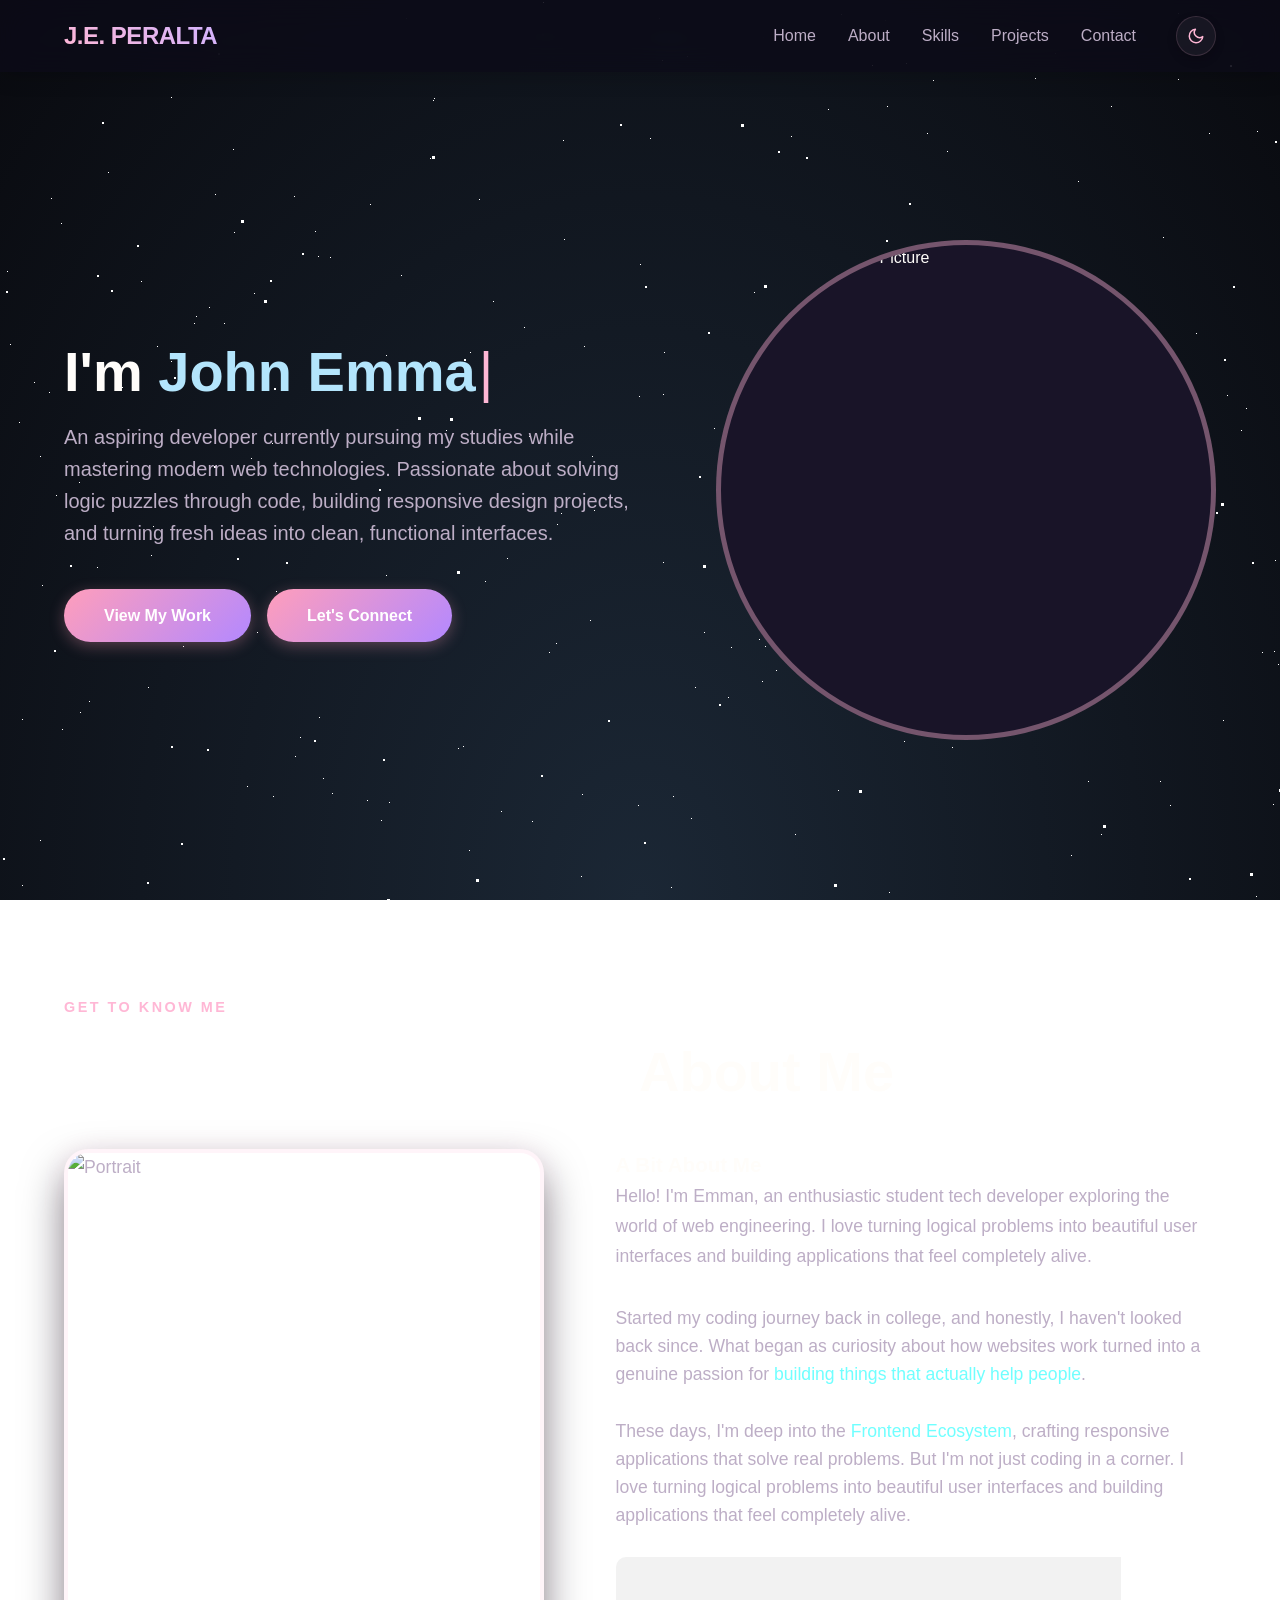
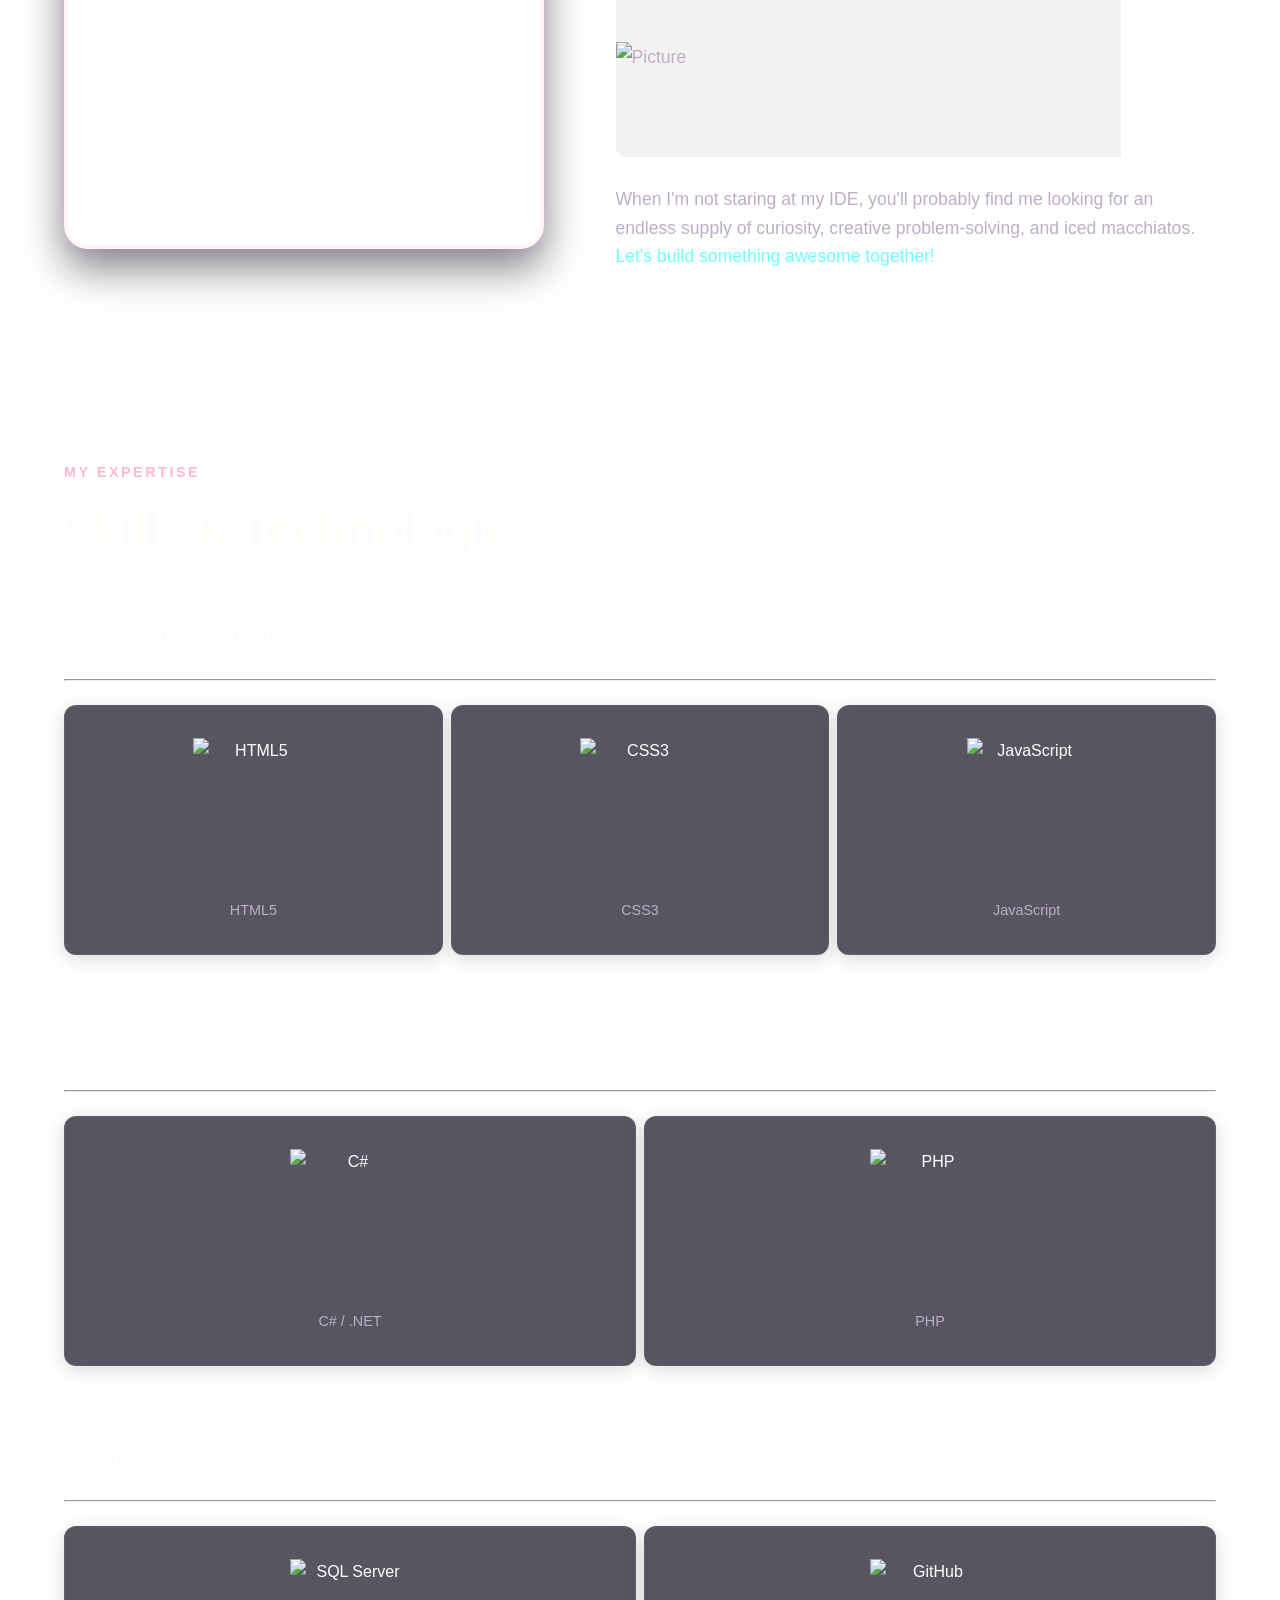
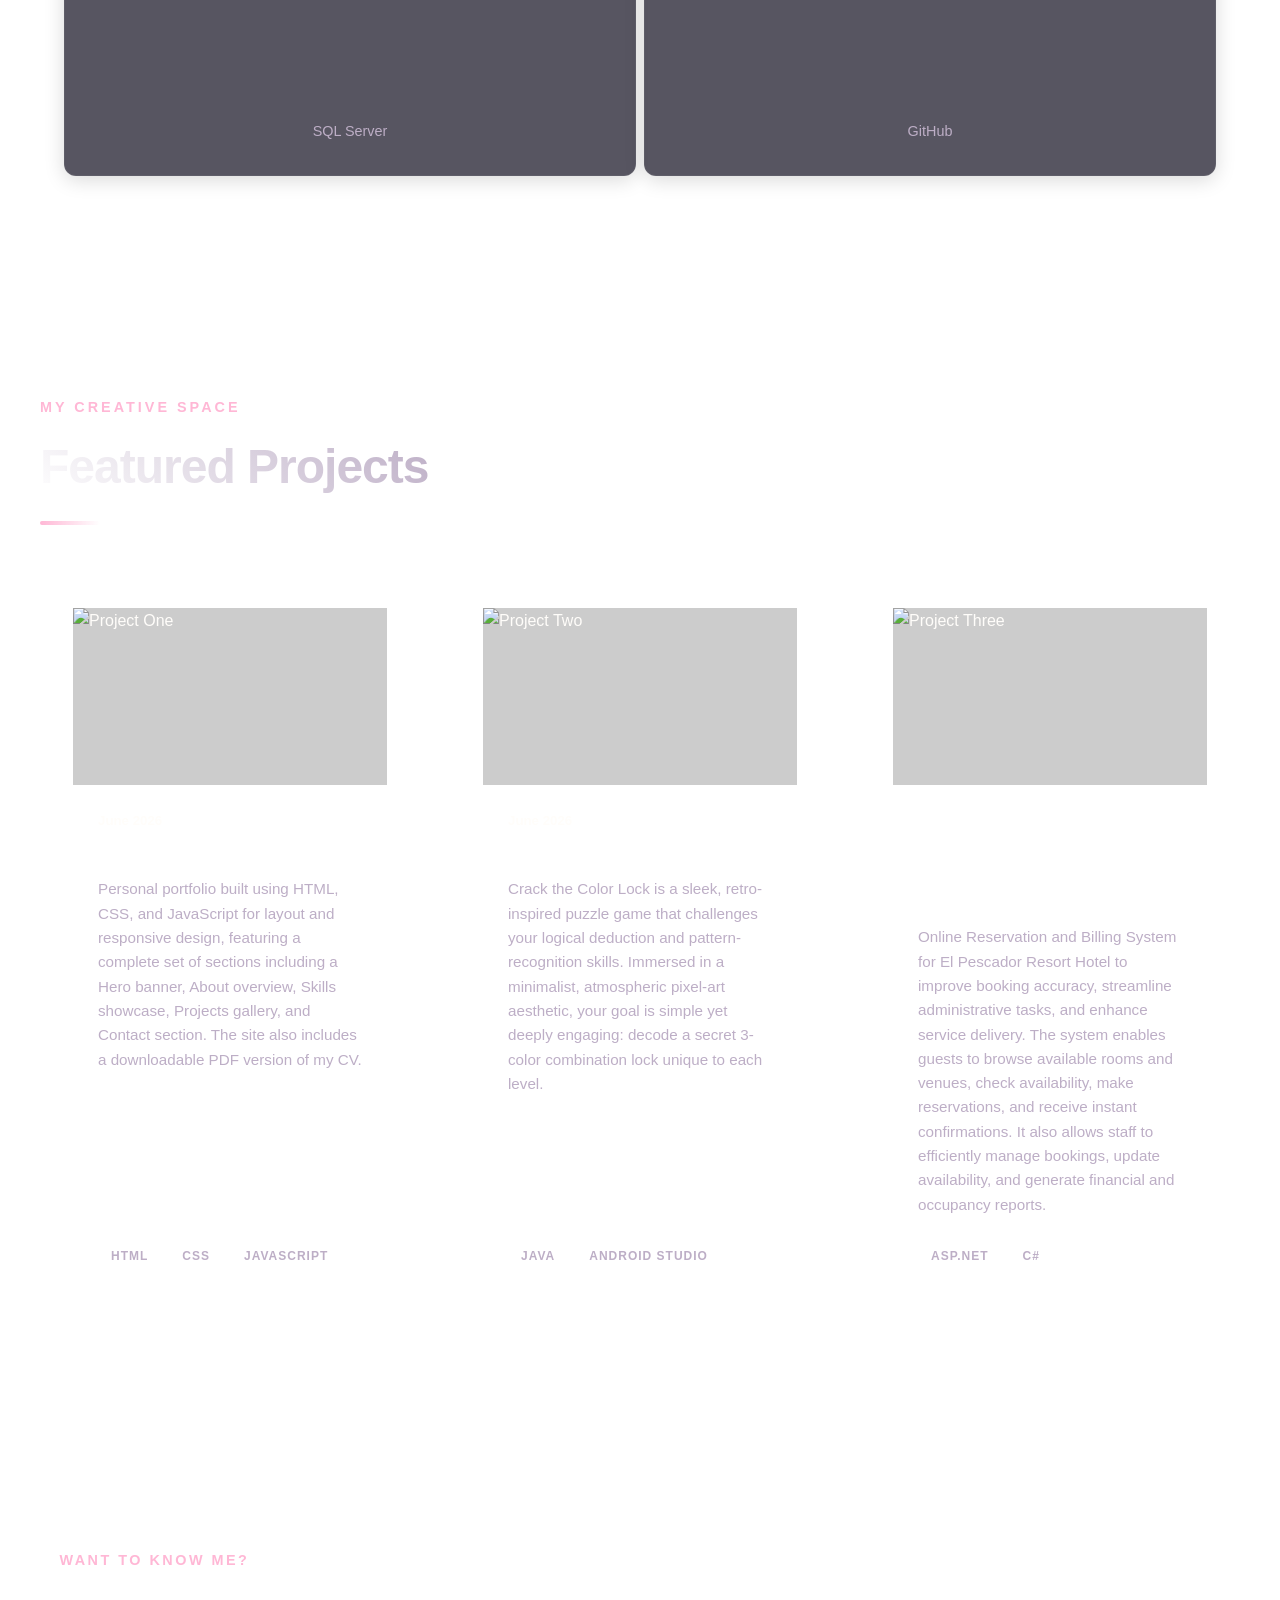
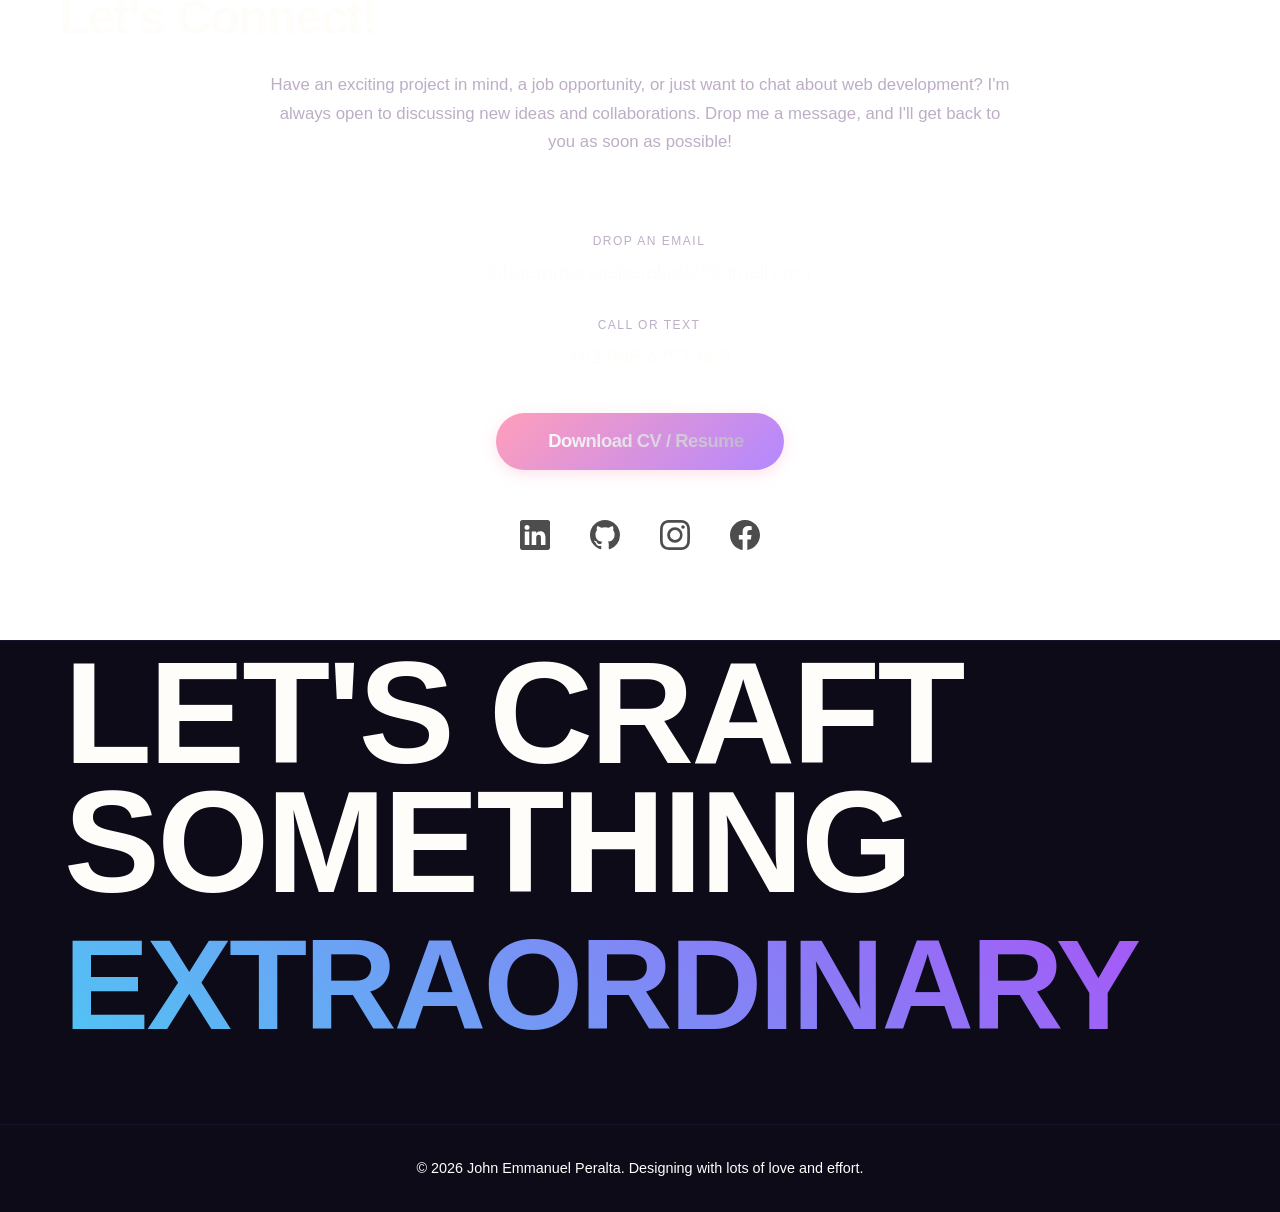
==== index.html @ 0a77a6ed "Add files via upload" ====
<!DOCTYPE html>
<html lang="en">
<head>
    <meta charset="UTF-8">
    <meta name="viewport" content="width=device-width, initial-scale=1.0">
    <title>WEB PORFOLIO || EMMANUEL</title>
    <link rel="stylesheet" href="style.css">
    <link rel="stylesheet" href="background.css">
</head>
<body>
        <div class="container">
            <div id="stars"></div>
            <div id="stars2"></div>
            <div id="stars3"></div>
            <div></div>
        </div>

    <nav class="navbar">
    <input type="checkbox" id="checkbox">
    
    <div class="logo">J.E. PERALTA</div>
    
    <div class="nav-right">
        <label for="checkbox" class="toggle">
            <div class="bars" id="bar1"></div>
            <div class="bars" id="bar2"></div>
            <div class="bars" id="bar3"></div>
        </label>

        <ul class="nav-links">
            <li><a href="#home">Home</a></li>
            <li><a href="#about">About</a></li>
            <li><a href="#skills">Skills</a></li> 
            <li><a href="#projects">Projects</a></li>
            <li><a href="#contact">Contact</a></li>
        </ul>
        
        <button class="theme-toggle" aria-label="Toggle Dark Mode">
            <svg xmlns="http://www.w3.org/2000/svg" width="18" height="18" viewBox="0 0 24 24" fill="none" stroke="currentColor" stroke-width="2" stroke-linecap="round" stroke-linejoin="round"><path d="M21 12.79A9 9 0 1 1 11.21 3 7 7 0 0 0 21 12.79z"></path></svg>
        </button>
    </div>
</nav>
    <header id="home" class="hero-container">
        <div class="hero-content">
            <div class="hero-text">
               <h1>I'm <span id="typed-text" class="highlight glow-text"></span><span class="cursor">|</span></h1>
                <p class="subtitle animate-fade-in-delayed">
                    An aspiring developer currently pursuing my studies while mastering modern web technologies. 
                    Passionate about solving logic puzzles through code, building responsive design projects, 
                    and turning fresh ideas into clean, functional interfaces.</p>
                <div class="hero-buttons animate-fade-in-delayed">
                    <div class="hero-buttons">
                    <a href="#projects" class="button btn-filled">View My Work</a>
                    <a href="#contact" class="button btn-outline">Let's Connect</a>
                </div>
            </div>
    </div>
            <div class="hero-image animate-pop-in">
                <div class="image-cropper float-and-glow">
                    <img src="Assets/Polish_20240304_133838093~2.jp" alt="[Your Name] Profile Picture" class="profile-pic">
                </div>
            </div>
        </div>
    </header>

<section id="about" class="section">
    <div class="about-content">
        
        <div class="about-header-wrapper">
            <span class="overline-tag">GET TO KNOW ME</span>
            <h2 class ="about-me">
                About Me
            </h2>
        </div>

        <div class="about-container">
            
            <div class="about-left animate-pop-in">
                <div class="portrait-frame">
                    <img src="Assets/received_1088859598990206.jp" alt="Portrait" class="about-pic">
                </div>
            </div>
            
            <div class="about-right animate-fade-in-delayed">
                <div class="about-story">
                    <h3 class="content-subtitle">A Bit About Me</h3>
                    <p class="subtitle">
                        Hello! I'm Emman, an enthusiastic student tech developer exploring the world of web engineering. 
                        I love turning logical problems into beautiful user interfaces and building applications that feel completely alive.
                    </p>
                </div>

                <div class="about-content">
                    <p>
                        Started my coding journey back in college, and honestly, I haven't looked back since. 
                        What began as curiosity about how websites work turned into a genuine passion for <span class="highlight-link">
                        building things that actually help people</span>.
                    </p>
                    <br>
               <p>
                    These days, I'm deep into the <span class="highlight-link">Frontend Ecosystem</span>, 
                    crafting responsive applications that solve real problems. But I'm not just coding in a corner. 
                    I love turning logical problems into beautiful user interfaces and building applications that feel completely alive.
            </p>
                <br>
             <!-- From Uiverse.io by gharsh11032000 --> 
                <div class="card">
                    <img src="Assets/received_3650086401880896.jp" alt="Picture" class="facts">
                        <div class="card__content">
                            <p class="card__title">FUN FACTS ABOUT ME</p>
                            <p class="card__description">
                            <ul class="list-facts">
                                <li>I like designing and doing digital artworks</li>
                                <li>Loves reading books</li>
                                <li>Currently learning more about in php and backend stuffs</li>
                                <li>I enjoy coding and making websites</li>
                            </ul>
                            </p>
                        </div>
                    </div>
        <br>
                     <p>
                          When I'm not staring at my IDE, you'll probably find me looking for an endless supply of curiosity, 
                          creative problem-solving, and iced macchiatos. <span class="highlight-link">Let's build something awesome together!
                          </span>
                        </p>
                </div>
            </div>
            
        </div>
    </div>
</section>
<!-- ========================================= -->
<!--        STANDALONE SKILLS CARD GRID        -->
<!-- ========================================= -->
<section id="skills" class="section">
    <div class="skills-content">
        <span class="overline-tag">MY EXPERTISE</span>
        <h2 class="section-title">Skills & Technologies</h2>
        
        <!-- FRONTEND CATEGORY -->
        <h3 class="category-divider">Frontend Development</h3>
        <hr class="line">
        <div class="skills-grid">
            <div class="skill-item-card html">
                <img src="Assets/html.png" alt="HTML5" class="skill-image">
                <span class="skill-title">HTML5</span>
            </div>

            <div class="skill-item-card css">
                <img src="Assets/css-3.png" alt="CSS3" class="skill-image">
                <span class="skill-title">CSS3</span>
            </div>

            <div class="skill-item-card javascript">
                <img src="Assets/js.png" alt="JavaScript" class="skill-image">
                <span class="skill-title">JavaScript</span>
            </div>
        </div>

        <!-- BACKEND CATEGORY -->
        <h3 class="category-divider">Backend & .NET Development</h3>
        <hr class="line">
        <div class="skills-grid">
            <div class="skill-item-card csharp">
                <img src="Assets/c-sharp.png" alt="C#" class="skill-image">
                <span class="skill-title">C# / .NET</span>
            </div>

            <div class="skill-item-card php">
                <img src="Assets/php.png" alt="PHP" class="skill-image">
                <span class="skill-title">PHP</span>
            </div>
        </div>

        <!-- DATABASE CATEGORY -->
        <h3 class="category-divider">Database & Tools</h3>
        <hr class="line">
        <div class="skills-grid">
            <div class="skill-item-card sql">
                <img src="Assets/Microsoft_SQL_Server_2025_icon.svg.png" alt="SQL Server" class="skill-image">
                <span class="skill-title">SQL Server</span>
            </div>

            <div class="skill-item-card github">
                <img src="Assets/github_git.png" alt="GitHub" class="skill-image">
                <span class="skill-title">GitHub</span>
            </div>
        </div>
    </div>
</section>

    <section id="projects" class="projects-section">
  <div class="projects-container">
    
    <div class="projects-header">
      <span class="projects-subtitle">My Creative Space</span>
      <h2 class="projects-main-title">Featured Projects</h2>
      <div class="title-divider"></div>
    </div>

    <div class="projects-grid">
      
      <div class="project-card">
        <div class="project-thumbnail">
          <img src="Assets/Screenshot 2026-06-12 151011.png" alt="Project One">
          <div class="project-overlay">
            <a href="file:///C:/Users/admin/Documents/PED'S%20FILE/SCHOOL%20PURPOSES/Web%20Portfolio/index.html">
            <span class="view-project-btn">View Details</span>
            </a>
          </div>
        </div>
        <div class="project-content">
          <h5>June 2026</h5>
          <h3 class="project-title">Interactive Portfolio</h3>
          <p class="project-description">
              Personal portfolio built using HTML, CSS, and JavaScript for
              layout and responsive design, featuring a complete set of sections
              including a Hero banner, About overview, Skills showcase, Projects
              gallery, and Contact section. The site also includes a downloadable
              PDF version of my CV.
          </p>
          <div class="project-tags">
            <span class="tag">HTML</span>
            <span class="tag">CSS</span>
            <span class="tag">JAVASCRIPT</span>
          </div>
          <a href="#" class="project-link">
            Github 
            <svg xmlns="http://www.w3.org/2000/svg" width="16" height="16" viewBox="0 0 24 24" fill="none" stroke="currentColor" stroke-width="2.5" stroke-linecap="round" stroke-linejoin="round"><line x1="5" y1="12" x2="19" y2="12"></line><polyline points="12 5 19 12 12 19"></polyline></svg>
          </a>
        </div>
      </div>

      <div class="project-card">
        <div class="project-thumbnail">
          <img src="Assets/Screenshot_20260605-071628.png" alt="Project Two">
          <div class="project-overlay">
            <span class="view-project-btn">View Details</span>
          </div>
        </div>
        <div class="project-content"><h5>June 2026</h5>
          <h3 class="project-title">Crack The ColorLock</h3>
          <p class="project-description">
            Crack the Color Lock is a sleek, retro-inspired puzzle game that challenges your 
            logical deduction and pattern-recognition skills. Immersed in a minimalist, atmospheric 
            pixel-art aesthetic, your goal is simple yet deeply engaging: decode a secret 3-color 
            combination lock unique to each level.
          </p>
          <div class="project-tags">
            <span class="tag">Java</span>
            <span class="tag">Android Studio</span>
          </div>
          <a href="#" class="project-link">
            Github 
            <svg xmlns="http://www.w3.org/2000/svg" width="16" height="16" viewBox="0 0 24 24" fill="none" stroke="currentColor" stroke-width="2.5" stroke-linecap="round" stroke-linejoin="round"><line x1="5" y1="12" x2="19" y2="12"></line><polyline points="12 5 19 12 12 19"></polyline></svg>
          </a>
        </div>
      </div>

      <div class="project-card">
        <div class="project-thumbnail">
          <img src="Assets/Screenshot (17).png" alt="Project Three">
          <div class="project-overlay">
            <a href="http://elpescador2026.tryasp.net/HomeIndex">
            <span class="view-project-btn">View Details</span>
            </a>
          </div>
        </div>
        <div class="project-content">
          <h3 class="project-title">Online Reservation and Billing System for 
            El Pescador Resort Hotel</h3>
          <p class="project-description">
           Online Reservation and Billing System for El Pescador Resort Hotel to improve booking accuracy, 
           streamline administrative tasks, and enhance service delivery. The system enables guests to 
           browse available rooms and venues, check availability, make reservations, and receive instant 
           confirmations. It also allows staff to efficiently manage bookings, update availability, and 
           generate financial and occupancy reports.
          </p>
          <div class="project-tags">
            <span class="tag">ASP.NET</span>
            <span class="tag">C#</span>
          </div>
          <a href="#" class="project-link">
            Github 
            <svg xmlns="http://www.w3.org/2000/svg" width="16" height="16" viewBox="0 0 24 24" fill="none" stroke="currentColor" stroke-width="2.5" stroke-linecap="round" stroke-linejoin="round"><line x1="5" y1="12" x2="19" y2="12"></line><polyline points="12 5 19 12 12 19"></polyline></svg>
          </a>
        </div>
      </div>

    </div>
  </div>
</section>

<section id="contact" class="contact-section">
         <div class="contact-content">
        <span class="overline-tag">WANT TO KNOW ME?</span>
        <h2 class="section-title">Let's Connect!</h2>
        
        <div class="contact-container">
        <p class="contact-text">
            Have an exciting project in mind, a job opportunity, or just want to chat about 
            web development? I'm always open to discussing new ideas and collaborations. 
            Drop me a message, and I'll get back to you as soon as possible!
        </p>
    
        <div class="direct-channels-plaintext-stack">
            <div class="plaintext-contact-line">
                <i class="fas fa-envelope info-text-icon email-color"></i>
                <div class="plaintext-details">
                    <label>Drop an Email</label>
                    <a href="mailto:johnemmanuelperalta02@gmail.com" class="plaintext-link" target="_blank">
                        johnemmanuelperalta02@gmail.com
                    </a>
                </div>
            </div>

            <div class="plaintext-contact-line">
                <i class="fas fa-phone-alt info-text-icon phone-color"></i>
                <div class="plaintext-details">
                    <label>Call or Text</label>
                    <a href="tel:+639854757968" class="plaintext-link">
                        +63 985-4757-968
                    </a>
                </div>
            </div>
        </div>
            <a href="Assets/IT Manager CV Resume.pdf" download="John_Emmanuel_Peralta_CV.pdf" class="cv-download-card">
                <div class="cv-content">
                    <i class="fas fa-file-download cv-icon"></i>
                    <span class="cv-button-text">Download CV / Resume</span>
            </div>
            <i class="fas fa-arrow-right arrow-icon"></i>
    </a>
        <ul class="example-2">
            <li class="icon-content">
                <a href="https://www.linkedin.com/in/john-emmanuel-peralta-647b23386/" aria-label="LinkedIn" data-social="linkedin">
                    <div class="filled"></div>
                    <svg xmlns="http://www.w3.org/2000/svg" width="16" height="16" fill="currentColor" class="bi bi-linkedin" viewBox="0 0 16 16" xml:space="preserve">
                        <path d="M0 1.146C0 .513.526 0 1.175 0h13.65C15.474 0 16 .513 16 1.146v13.708c0 .633-.526 1.146-1.175 1.146H1.175C.526 16 0 15.487 0 14.854zm4.943 12.248V6.169H2.542v7.225zm-1.2-8.212c.837 0 1.358-.554 1.358-1.248-.015-.709-.52-1.248-1.342-1.248S2.4 3.226 2.4 3.934c0 .694.521 1.248 1.327 1.248zm4.908 8.212V9.359c0-.216.016-.432.08-.586.173-.431.568-.878 1.232-.878.869 0 1.216.662 1.216 1.634v3.865h2.401V9.25c0-2.22-1.184-3.252-2.764-3.252-1.274 0-1.845.7-2.165 1.193v.025h-.016l.016-.025V6.169h-2.4c.03.678 0 7.225 0 7.225z" fill="currentColor"></path>
                    </svg>
                </a>
                <div class="tooltip">LinkedIn</div>
            </li>
            <li class="icon-content">
                <a href="https://github.com/johnemmanuelperalta02-pixel" aria-label="GitHub" data-social="github">
                    <div class="filled"></div>
                    <svg xmlns="http://www.w3.org/2000/svg" width="16" height="16" fill="currentColor" class="bi bi-github" viewBox="0 0 16 16" xml:space="preserve">
                        <path d="M8 0C3.58 0 0 3.58 0 8c0 3.54 2.29 6.53 5.47 7.59.4.07.55-.17.55-.38 0-.19-.01-.82-.01-1.49-2.01.37-2.53-.49-2.69-.94-.09-.23-.48-.94-.82-1.13-.28-.15-.68-.52-.01-.53.63-.01 1.08.58 1.23.82.72 1.21 1.87.87 2.33.66.07-.52.28-.87.51-1.07-1.78-.2-3.64-.89-3.64-3.95 0-.87.31-1.59.82-2.15-.08-.2-.36-1.02.08-2.12 0 0 .67-.21 2.2.82.64-.18 1.32-.27 2-.27s1.36.09 2 .27c1.53-1.04 2.2-.82 2.2-.82.44 1.1.16 1.92.08 2.12.51.56.82 1.27.82 2.15 0 3.07-1.87 3.75-3.65 3.95.29.25.54.73.54 1.48 0 1.07-.01 1.93-.01 2.2 0 .21.15.46.55.38A8.01 8.01 0 0 0 16 8c0-4.42-3.58-8-8-8" fill="currentColor"></path>
                    </svg>
                </a>
                <div class="tooltip">GitHub</div>
            </li>
            <li class="icon-content">
                <a href="https://www.instagram.com/kouichiiiih_/" aria-label="Instagram" data-social="instagram">
                    <div class="filled"></div>
                    <svg xmlns="http://www.w3.org/2000/svg" width="16" height="16" fill="currentColor" class="bi bi-instagram" viewBox="0 0 16 16" xml:space="preserve">
                        <path d="M8 0C5.829 0 5.556.01 4.703.048 3.85.088 3.269.222 2.76.42a3.9 3.9 0 0 0-1.417.923A3.9 3.9 0 0 0 .42 2.76C.222 3.268.087 3.85.048 4.7.01 5.555 0 5.827 0 8.001c0 2.172.01 2.444.048 3.297.04.852.174 1.433.372 1.942.205.526.478.972.923 1.417.444.445.89.719 1.416.923.51.198 1.09.333 1.942.372C5.555 15.99 5.827 16 8 16s2.444-.01 3.298-.048c.851-.04 1.434-.174 1.943-.372a3.9 3.9 0 0 0 1.416-.923c.445-.445.718-.891.923-1.417.197-.509.332-1.09.372-1.942C15.99 10.445 16 10.173 16 8s-.01-2.445-.048-3.299c-.04-.851-.175-1.433-.372-1.941a3.9 3.9 0 0 0-.923-1.417A3.9 3.9 0 0 0 13.24.42c-.51-.198-1.092-.333-1.943-.372C10.443.01 10.172 0 7.998 0zm-.717 1.442h.718c2.136 0 2.389.007 3.232.046.78.035 1.204.166 1.486.275.373.145.64.319.92.599s.453.546.598.92c.11.281.24.705.275 1.485.039.843.047 1.096.047 3.231s-.008 2.389-.047 3.232c-.035.78-.166 1.203-.275 1.485a2.5 2.5 0 0 1-.599.919c-.28.28-.546.453-.92.598-.28.11-.704.24-1.485.276-.843.038-1.096.047-3.232.047s-2.39-.009-3.233-.047c-.78-.036-1.203-.166-1.485-.276a2.5 2.5 0 0 1-.92-.598 2.5 2.5 0 0 1-.6-.92c-.109-.281-.24-.705-.275-1.485-.038-.843-.046-1.096-.046-3.233s.008-2.388.046-3.231c.036-.78.166-1.204.276-1.486.145-.373.319-.64.599-.92s.546-.453.92-.598c.282-.11.705-.24 1.485-.276.738-.034 1.024-.044 2.515-.045zm4.988 1.328a.96.96 0 1 0 0 1.92.96.96 0 0 0 0-1.92m-4.27 1.122a4.109 4.109 0 1 0 0 8.217 4.109 4.109 0 0 0 0-8.217m0 1.441a2.667 2.667 0 1 1 0 5.334 2.667 2.667 0 0 1 0-5.334" fill="currentColor"></path>
                    </svg>
                </a>
                <div class="tooltip">Instagram</div>
            </li>
            <li class="icon-content">
                <a href="https://www.facebook.com/johnemmanuel.peralta.92" aria-label="Facebook" data-social="facebook">
                    <div class="filled"></div>
                    <svg xmlns="http://www.w3.org/2000/svg" width="16" height="16" fill="currentColor" class="bi bi-facebook" viewBox="0 0 16 16">
                        <path d="M16 8.049c0-4.446-3.582-8.05-8-8.05C3.58 0-.002 3.603-.002 8.05c0 4.017 2.926 7.347 6.75 7.951v-5.625h-2.03V8.05H6.75V6.275c0-2.017 1.195-3.131 3.022-3.131.876 0 1.791.157 1.791.157v1.98h-1.009c-.993 0-1.303.621-1.303 1.258v1.51h2.218l-.354 2.326H9.25V16c3.824-.604 6.75-3.934 6.75-7.951"/>
                    </svg>
                </a>
                <div class="tooltip">Facebook</div>
            </li>
        </ul>
    </div>
</div>
</section>

<footer class="cosmic-footer-glass">
    <div class="footer-content">
        <div class="footer-large-text">
            <h2 class="footer-headline">LET'S CRAFT</h2>
            <h2 class="footer-headline">SOMETHING</h2>
            
            <div class="footer-headline gradient-text-container">
                <div id="flip">
                    <div><div>EXTRAORDINARY</div></div>
                    <div><div>AMAZING</div></div>
                    <div><div>TOGETHER</div></div>
                    <div><div>CREATIVE</div></div> </div>
                </div>
            </div>
        </div>

        <div class="footer-bottom">
            <p>&copy; 2026 John Emmanuel Peralta. Designing with lots of love and effort.</p>
        </div>
    </div>
</footer>

    <script src="script.js"></script>
</body>
</html>
---- style.css ----
/* ==========================================================================
   Color Palette & Basic Variables - LOVER ALBUM DREAMY DARK MODE
   ========================================================================== */
:root {
    /* Lover Album - Deep Twilight Night (Dark Mode Defaults) */
    --bg-space-fallback: #0d0b18; 
    --text-main: #fffdfa;
    --text-muted: #bdaec6;
    --lover-pink: #ffb7d5;
    --lover-blue: #b3e5fc;
    --accent-purple: #d1b3ff;
    --card-bg: rgba(25, 20, 40, 0.45);
    --border-color: rgba(255, 183, 213, 0.15);
    --navbar-bg: rgba(13, 11, 24, 0.75);
}

/* Basic Reset & Layout Defaults */
* {
    margin: 0;
    padding: 0;
    box-sizing: border-box;
}

html{
    scroll-behavior: smooth;
}

body {
    font-family: 'Inter', 'Segoe UI', Tahoma, sans-serif;
    line-height: 1.6;
    color: var(--text-main); /* Uses warm soft white */
    /* background-color: var(--bg-dark); Fallback */
   /*  background-image: var(--bg-gradient); /* Sets the dreamy background */
    overflow-x: hidden; /* Prevents unwanted scrolling during animations */
    min-height: 100vh;
    scroll-behavior: smooth;
    background: transparent !important;
}
body, .navbar, .image-cropper, 
.project-card, .skill-badge, 
h1, h2, p, a {
    transition: background-color 0.5s ease, 
                background-image 0.5s ease, 
                color 0.5s ease, 
                border-color 0.5s ease, 
                box-shadow 0.5s ease;
}
/* ==========================================================================
   Navigation Bar
   ========================================================================== */
.navbar {
    display: flex;
    justify-content: space-between;
    align-items: center;
    padding: 1rem 5%;
    position: fixed;
    width: 100%;
    top: 0;
    box-shadow: 0 4px 20px rgba(0, 0, 0, 0.2);
    z-index: 1000;
    background: var(--navbar-bg) !important;
    backdrop-filter: blur(15px);
    -webkit-backdrop-filter: blur(10px);
}

.logo {
    font-size: 1.5rem;
    font-weight: bold;
    background: linear-gradient(45deg, var(--lover-pink), var(--accent-purple));
    -webkit-background-clip: text;
    background-clip: text;
    -webkit-text-fill-color: transparent;
    letter-spacing: -0.5px;
}

body.light-mode .logo {
    background: linear-gradient(45deg, #1e1530, #6b3fa0) !important;
    -webkit-background-clip: text !important;
    background-clip: text !important;
    -webkit-text-fill-color: transparent !important;
    text-shadow: 2px 2px 8px rgba(255, 183, 213, 0.4);
}

.nav-right {
    display: flex;
    align-items: center;
    gap: 2.5rem;
}

.nav-links {
    list-style: none;
    display: flex;
    gap: 2rem;
}

.nav-links a {
    text-decoration: none;
    color: var(--text-muted);
    font-weight: 500;
    transition: all 0.3s ease;
}

.nav-links a:hover {
    color: var(--lover-pink);
    text-shadow: 0 0 8px rgba(255, 183, 213, 0.6);
}

/* ==========================================================================
   HAMBURGER INTERACTION SETTINGS (Desktop State: Hidden)
   ========================================================================== */
#checkbox {
  display: none;
}

.toggle {
  display: none; /* Hidden on large monitors */
  position: relative;
  width: 32px; /* scaled slightly for clean navigation spacing */
  height: 32px;
  cursor: pointer;
  flex-direction: column;
  align-items: center;
  justify-content: center;
  gap: 6px;
  transition-duration: .5s;
  z-index: 2100;
}

.bars {
  width: 100%;
  height: 3px;
  background-color: var(--lover-pink, #ffb7d5); /* Fits your dream cosmic theme */
  border-radius: 4px;
}

#bar2 {
  transition-duration: .8s;
}

#bar1, #bar3 {
  width: 70%;
}

/* Uiverse Animated States */
#checkbox:checked + .logo + .nav-right .toggle .bars {
  position: absolute;
  transition-duration: .5s;
}

#checkbox:checked + .logo + .nav-right .toggle #bar2 {
  transform: scaleX(0);
  transition-duration: .5s;
}

#checkbox:checked + .logo + .nav-right .toggle #bar1 {
  width: 100%;
  transform: rotate(45deg);
  transition-duration: .5s;
}

#checkbox:checked + .logo + .nav-right .toggle #bar3 {
  width: 100%;
  transform: rotate(-45deg);
  transition-duration: .5s;
}

#checkbox:checked + .logo + .nav-right .toggle {
  transition-duration: .5s;
  transform: rotate(180deg);
}

/* ==========================================================================
   RESPONSIVE DESIGN: MOBILE AND TABLET DRAWER OVERLAY (968px and below)
   ========================================================================== */
@media (max-width: 968px) {
  .toggle {
    display: flex; /* Displays your custom hamburger lines on smaller devices */
  }

  /* Transforms nav-links list into a hidden mobile side menu drawer */
  .navbar .nav-links {
    position: fixed;
    top: 0;
    right: -100%; /* Hidden off screen right edge by default */
    width: 280px;
    height: 100vh;
    background: rgba(13, 11, 24, 0.95); /* Cosmic backdrop matching --navbar-bg */
    backdrop-filter: blur(20px);
    -webkit-backdrop-filter: blur(20px);
    border-left: 1px solid rgba(255, 183, 213, 0.1);
    
    display: flex;
    flex-direction: column;
    justify-content: center;
    align-items: center;
    gap: 35px;
    padding: 50px;
    margin: 0;
    
    transition: right 0.5s cubic-bezier(0.16, 1, 0.3, 1);
    box-shadow: -10px 0 30px rgba(0, 0, 0, 0.4);
    z-index: 2000;
  }

  /* Pure CSS Checkbox Hack: Slide menu into view when hamburger is checked */
  #checkbox:checked + .logo + .nav-right .nav-links {
    right: 0;
  }

  .navbar .nav-links li {
    width: 100%;
    text-align: center;
  }

  .navbar .nav-links a {
    font-size: 1.25rem;
    display: block;
    padding: 10px 0;
    letter-spacing: 1.5px;
  }
  
  /* Ensure theme toggle remains clickable separate from drawer depth layout */
  .theme-toggle {
    position: relative;
    z-index: 2100;
  }
}

/* =========================================
   THEME TOGGLE BUTTON STYLES
   ========================================= */
.theme-toggle {
    background: rgba(255, 255, 255, 0.05);
    border: 1px solid var(--border-color);
    color: var(--lover-pink);
    width: 40px;
    height: 40px;
    border-radius: 50%;
    display: flex;
    align-items: center;
    justify-content: center;
    cursor: pointer;
    box-shadow: 0 4px 10px rgba(0, 0, 0, 0.2);
    transition: transform 0.6s cubic-bezier(0.34, 1.56, 0.64, 1), 
                color 0.3s ease, 
                border-color 0.3s ease, 
                box-shadow 0.3s ease;
}

.theme-toggle:hover {
    color: var(--lover-pink);
    border-color: var(--lover-pink);
    box-shadow: 0 0 12px rgba(179, 229, 252, 0.4);
}

body.light-mode .theme-toggle {
    transform: rotate(360deg);
    border-color: var(--dark-color);
    color: var(--dark-color);
}

body.light-mode .theme-toggle:hover {
    color: var(--dark-color);
    border-color: var(--dark-color);
}

.theme-toggle svg {
    transition: transform 0.5s ease;
}

.theme-toggle:active svg {
    transform: scale(0.7);
}
/* =========================================
   LOVER LIGHT MODE OVERRIDES
   ========================================= */
/* LOVER ALBUM PASTEL SUNSHINE (Light Mode Theme) */
body.light-mode {
    --text-main: #2b1f3d;                 /* Deep berry purple text */
    --text-muted: #6b5b7b;                /* Soft lavender gray text */
    --lover-pink: #ff94c2;                /* Richer pastel pink */
    --lover-blue: #4fc3f7;                /* Vibrant sky blue */
    --accent-purple: #b388ff;             /* Vivid orchid purple */
    --card-bg: rgba(255, 255, 255, 0.65); /* Beautiful frosted white glass */
    --border-color: rgba(255, 148, 194, 0.3);
    --navbar-bg: rgba(255, 230, 240, 0.85); /* Soft cotton candy tint nav */
}

/* Light mode specific element fine-tuning */
body.light-mode .navbar {
    background: rgba(235, 235, 235, 0.8);
    box-shadow: 0 4px 20px rgba(255, 158, 187, 0.1);
}

body.light-mode .image-cropper {
    background: #e2dede;
    box-shadow: 0 15px 40px rgba(255, 158, 187, 0.2);
}

body.light-mode .project-card,
body.light-mode .skill-badge {
    background: rgba(255, 255, 255, 0.7);
    color: var(--text-main);
}

/* ==========================================================================
   Hero Section Layout & Text Colors
   ========================================================================== */
.hero-container {
/* Update your home/hero container to be transparent */
    min-height: 100vh;
    display: flex;
    align-items: center;
    justify-content: center;
    padding: 80px 5% 0 5%;
    /* Remove the solid white/gray radial gradient */
    background: transparent !important;
    background-image: none !important;
    background-color: transparent !important;
}

.hero-content {
    display: flex;
    align-items: center;
    justify-content: space-between;
    max-width: 1200px;
    width: 100%;
    gap: 4rem;
    background: transparent !important;
}

.hero-text {
    flex: 1;
}

.hero-text h1 {
    font-size: 3.5rem;
    line-height: 1.2;
    margin-bottom: 1rem;
    color: var(--text-main);
}

.highlight {
    color: var(--lover-blue); /* Changes your name highlight to pastel pink */
    position: relative;
}
body.light-mode .highlight{
    color: var(--text-main);
    position: relative;
}

.subtitle {
    font-size: 1.25rem;
    color: var(--text-muted);
    margin-bottom: 2.5rem;
    max-width: 600px;
}
body.light-mode .subtitle{
    color: #000;
}

/* ==========================================================================
   Profile Picture Section (Enlarged Circular Frame & Custom Clouds Aura)
   ========================================================================== */
.hero-image {
    flex: 0.8;
    display: flex;
    justify-content: center;
    align-items: center;
}

.image-cropper {
    width: 500px;  /* Kept your enlarged footprint */
    height: 500px; 
    border-radius: 50%;
    position: relative;
    overflow: hidden;
    background: #191428;
    border: 5px solid rgba(255, 183, 213, 0.4); /* Pink halo frame border */
}

.profile-pic {
    width: 100%;
    height: 100%;
    object-fit: cover;
}
/* Combines Floating and Custom Lover Sky Glow */
.float-and-glow {
    animation: float 6s ease-in-out infinite, shadowGlow 4s ease-in-out infinite alternate;
}

/* ==========================================================================
   Buttons (Pill-shaped Cotton Candy Gradients)
   ========================================================================== */
.hero-buttons {
    display: flex;
    gap: 1rem;
}

.button {
    display: inline-block;
    /* Lover gradient button: Pink to lavender purple transition */
    background: linear-gradient(135deg, #ff9ebb 0%, #b388ff 100%);
    color: #fff;
    padding: 0.85rem 2.5rem;
    text-decoration: none;
    border-radius: 50px; /* Modern pill style buttons */
    font-weight: bold;
    transition: all 0.3s ease;
    box-shadow: 0 4px 15px rgba(255, 158, 187, 0.3);
}

.button:hover {
    transform: translateY(-3px);
    background: linear-gradient(135deg, #ffaec6 0%, #c09dff 100%);
    /* Shifts into a soft sky blue glow on hover */
    box-shadow: 0 6px 20px rgba(179, 229, 252, 0.6);
}

/* ==========================================================================
   General Section Structures (About, Projects, etc.)
   ========================================================================== */
.section { 
    padding: 6rem 5%; 
    width: 100%;
    display: flex;
    justify-content: center;
    align-items: center;
    background: transparent !important;
}

.about-content, .skills-content, .project-grid {
    width: 100%;
    max-width: 1200px; 
    margin: 0 auto;
}
/* Dark mode alternative for your background accents */
.bg-light { 
    background-color: rgba(255, 255, 255, 0.03); 
    border: 1px solid var(--border-color);
    border-radius: 12px; 
}

.about-me { 
    font-size: 3.5rem; 
    margin-bottom: 2rem; 
    display: flex;
    padding-left: 575px;
    color: var(--text-main);
}

h2 {
    font-size: 3.5rem; 
    margin-bottom: 2rem; 
    text-align: left;
    color: var(--text-main);
}

.project-grid { 
    display: grid; 
    grid-template-columns: repeat(auto-fit, minmax(300px, 1fr)); 
    gap: 2rem; 
}

.project-card { 
    background: rgba(25, 20, 40, 0.4); 
    padding: 2rem; 
    border-radius: 8px; 
    border: 1px solid var(--border-color);
}

.project-card:hover {
    border-color: var(--lover-blue);
    transform: translateY(-5px);
}

body.light-mode .about-story h2 {
    background: linear-gradient(45deg, var(--text-main), #58447a);
    -webkit-background-clip: text;
    background-clip: text;
}

body.light-mode .fact-card {
    background: rgba(255, 255, 255, 0.55);
    border-color: rgba(255, 158, 187, 0.2);
}

body.light-mode .fact-card:hover {
    background: rgba(255, 255, 255, 0.85);
    border-color: var(--lover-pink);
    box-shadow: 0 12px 24px rgba(255, 158, 187, 0.15);
}

/* ==========================================================================
   INDIVIDUAL SKILLS CARD ACCORDING TO SCREENSHOT
   ========================================================================== */

#skills {
    padding: 6rem 5%;
}

.category-divider {
    font-size: 1.5rem;
    color: var(--text-main);
    margin: 3rem 0 1.5rem 0;
    font-weight: 700;
    text-align: left;
}

.skills-grid {
    display: flex;
    flex-wrap: wrap;
    gap: 0.5rem; /* Expanded separation to cater safely for diamond transitions */
    padding: 1.5rem 0;
    /* Removed justify-content: center so items can naturally stretch from left to right */
}

/* Individual Standalone Skill Card Component */
.skill-item-card {
    background: rgba(17, 13, 30, 0.7); 
    border: 1px solid rgba(255, 255, 255, 0.05);
    border-radius: 12px;
    
    /* --- EXPANSION LOGIC --- */
    flex: 1 1 180px;       /* Shorthand for flex-grow: 1, flex-shrink: 1, flex-basis: 180px */
    max-width: 600px;      /* Prevents cards from becoming massively wide if there are only 1 or 2 items on a row */
    height: 250px;
    display: flex;
    position: relative;
    flex-direction: column;
    align-items: center;
    text-align: center;
    justify-content: space-between;
    gap: 0.5rem;
    padding: 2rem;
    box-shadow: 0 4px 20px rgba(0, 0, 0, 0.15);
}

.skill-image, .skill-title {
    transition: all 0.5s ease-in-out;
}

.skill-image {
    width: 120px;
    height: 120px;
    align-items: center;
    object-fit: contain;
}

.skill-title {
    font-size: 0.90rem;
    font-weight: 500;
    color: var(--text-muted);
    text-align: left;
}

body.light-mode .line{
    color: var(--dark-color);
}

/* --- INTERACTIVE CARD HOVER & BRAND BORDERS --- */
.skill-item-card:hover {
    transform: translateY(-6px);
    background: rgba(25, 20, 42, 0.9);
    box-shadow: 0 12px 24px rgba(0, 0, 0, 0.3);
}

.skill-item-card:hover .skill-image {
    transform: scale(1.12); /* Subtle bounce growth on image file when hovered */
}

.skill-item-card:hover .skill-title {
    color: var(--text-main); /* Pop text title white on active mouse overlay */
}

/* Dynamic color trims matching unique framework identities */
.html:hover { border-color: #e34f26; box-shadow: 0 0 15px rgba(227, 79, 38, 0.2); }
.css:hover { border-color: #00758f; box-shadow: 0 0 15px rgba(0, 120, 198, 0.2);}
.javascript:hover { border-color: #f7df1e; box-shadow: 0 0 15px rgba(247, 223, 30, 0.2); }
.csharp:hover { border-color: #752091; box-shadow: 0 0 15px rgba(148, 38, 175, 0.2); }
.php:hover { border-color: #777bb4; box-shadow: 0 0 15px rgba(119, 123, 180, 0.2); }
.sql:hover { border-color: #00758f; box-shadow: 0 0 15px rgba(0, 117, 143, 0.2); }

/* ==========================================================================
   LIGHT MODE ADAPTATION FOR SEPARATE SKILL CARDS
   ========================================================================== */
body.light-mode .category-divider {
    color: #1e1530;
}

body.light-mode .skill-item-card {
    background: rgba(255, 255, 255, 0.65); /* Translucent frosted pastel cards */
    border-color: rgba(255, 183, 213, 0.3);
    box-shadow: 0 6px 20px rgba(255, 183, 213, 0.1);
}

body.light-mode .skill-item-card:hover {
    background: #ffffff;
}

body.light-mode .skill-title {
    color: #4a3e56;
}

.about-container {
    display: flex;
    flex-direction: row;
    align-items: flex-start;
    justify-content: space-between;
    gap: 4rem;
    width: 100%;
}

/* Left Column: Portrait Picture Alignment Fixed */
.about-left {
    flex: 0.9;
    display: flex;
    justify-content: flex-start; 
}

.portrait-frame {
    width: 480px;
    height: 700px;
    border-radius: 24px;
    overflow: hidden;
    position: relative;
    border: 4px solid var(--border-color);
    box-shadow: 0 20px 40px rgba(13, 11, 24, 0.5), 
                0 0 25px rgba(255, 183, 213, 0.15);
}

.about-pic {
    width: 100%;
    height: 100%;
    object-fit: cover;
    transition: transform 0.6s cubic-bezier(0.16, 1, 0.3, 1);
}

.portrait-frame:hover .about-pic {
    transform: scale(1.05);
}

/* Right Column: Title, Story, and Cards aligned rightwards */
.about-right {
    flex: 1.1;
    display: flex;
    flex-direction: column;
    text-align: left;
    justify-content: flex-start;
}

.overline-tag {
    color: var(--lover-pink);
    font-weight: 700;
    letter-spacing: 2.5px;
    font-size: 0.9rem;
    margin-bottom: 0.5rem;
    display: block;
}

body.light-mode .overline-tag{
    color: var(--bg-space-fallback);
}

.about-right h2 {
    font-size: 2.8rem;
    margin: 0 0 2.5rem 0;
    text-align: right;
    background: linear-gradient(45deg, var(--text-main), var(--accent-purple));
    -webkit-background-clip: text;
    background-clip: text;
    -webkit-text-fill-color: transparent;
}

.about-story .subtitle {
    font-size: 1.1rem;
    color: var(--text-muted);
    line-height: 1.7;
    margin-top: 0;
    margin-bottom: 2rem;
    max-width: 100%;
}

.about-content {
    font-size: 1.1rem;
    color: var(--text-muted);
}

body.light-mode .about-content{
    color: #000;
}

.content-subtitle {
    color: var(--text-main);
}

.highlight-link {
    color: #70ffff;
}

body.light-mode .highlight-link{
    color: #4608d6;
}

/* From Uiverse.io by gharsh11032000 */ 
.card {
  position: relative;
  width: 600px;
  height: 200px;
  background-color: #f2f2f2;
  border-radius: 10px;
  display: flex;
  align-items: center;
  justify-content: center;
  overflow: hidden;
  perspective: 1000px;
  box-shadow: 0 0 0 5px #ffffff80;
  transition: all 0.6s cubic-bezier(0.175, 0.885, 0.32, 1.275);
}

.card .facts{
  object-fit: cover;
  width: 100%;
  fill: #0d0b18;
  transition: all 0.6s cubic-bezier(0.175, 0.885, 0.32, 1.275);
}

.card:hover {
  transform: scale(1.05);
  box-shadow: 0 8px 16px rgba(255, 255, 255, 0.2);
}

.card__content {
  position: absolute;
  top: 0;
  left: 0;
  width: 100%;
  height: 100%;
  padding: 20px;
  box-sizing: border-box;
  background: linear-gradient(45deg, var(--lover-blue), var(--lover-pink));
  transform: rotateX(-90deg);
  transform-origin: bottom;
  transition: all 0.6s cubic-bezier(0.175, 0.885, 0.32, 1.275);
}

.card:hover .card__content {
  transform: rotateX(0deg);
}

.card__title {
  margin: 0;
  font-size: 24px;
  color: #333;
  font-weight: 700;
}

.card:hover svg {
  scale: 0;
}

.card__description {
  margin: 10px 0 0;
  font-size: 14px;
  color: #0d0b18;
  line-height: 1.4;
}

.list-facts{
    font-size: 16px;
    color: #0d0b18;
}

/* Responsive View for Mobile Screens */
@media (max-width: 768px) {
  .about-container {
    flex-direction: column;
    align-items: center;
    gap: 30px;
  }
  
  .about-image-wrapper {
    max-width: 100%;
  }
}

/* Footer with Oversized Typography */
footer {
  background: var(--bg-space-fallback);
  border-top: 1px solid rgba(99, 102, 241, 0.1);
  overflow: hidden;
  position: relative;
}

body.light-mode footer{
    background: #b3e5fc;
}

.footer-content {
  max-width: 1400px;
  margin: 0 auto;
  padding: 0.5rem 5%;
}

.footer-large-text {
  margin-bottom: 2rem;
}

.footer-headline {
  font-size: 9rem;
  font-weight: 799;
  line-height: 0.9 ;
  letter-spacing: -0.02em;
  color: var(--text-main);
  margin: 0;
  text-transform: uppercase;
  transition: transform 0.3s ease;
}

body.light-mode .footer-headline{
    color: var(--bg-space-fallback);
}

/* --- Over-sized Text Container Layout --- */
.footer-headline .gradient-text {
  margin-bottom: 5px;
  overflow: hidden;
  height: 11rem;       /* Increased from 9rem to make room for taller letters */
  display: block;
}

#flip {
  height: 11rem;       /* Matches container height */
  overflow: hidden;
}

#flip > div > div {
  font-size: 8rem;    
  font-weight: 800;
  line-height: 1.2;    /* Increased from 1.0 to give vertical breathing room */
  height: 11rem;       /* Height matches container line-space block */
  display: inline-block;
  padding-right: 20px; 
  box-sizing: border-box;
}

/* --- The Core Shifting Engine --- */
#flip div:first-child {
  animation: scrollLoopCosmic 8s cubic-bezier(0.76, 0, 0.24, 1) infinite;
}

/* --- WORD 1 (EXTRAORDINARY) & WORD 4 (DUPLICATE BRIDGE) --- */
#flip div:nth-child(1) div,
#flip div:nth-child(4) div {
  background: linear-gradient(45deg, #4ec7f3, #a855f7); /* Blue-to-Purple */
  -webkit-background-clip: text;
  -webkit-text-fill-color: transparent;
  background-clip: text;
}
body.light-mode #flip div:nth-child(1) div,
body.light-mode #flip div:nth-child(4) div {
  background: linear-gradient(45deg, #2b8cb0, #7c3aed); /* Darkened Blue/Purple for Light Mode contrast */
  -webkit-background-clip: text;
  -webkit-text-fill-color: transparent;
  background-clip: text;
}

/* --- WORD 2 (AMAZING) --- */
#flip div:nth-child(2) div {
  background: linear-gradient(45deg, #42c58a, #70ffff); /* Green-to-Cyan */
  -webkit-background-clip: text;
  -webkit-text-fill-color: transparent;
  background-clip: text;
}
body.light-mode #flip div:nth-child(2) div {
  background: linear-gradient(45deg, #1b5038, #338181); /* Your exact light-mode green gradient */
  -webkit-background-clip: text;
  -webkit-text-fill-color: transparent;
  background-clip: text;
}

/* --- WORD 3 (TOGETHER) --- */
#flip div:nth-child(3) div {
  background: linear-gradient(45deg, #DC143C, #f43f5e); /* Crimson-to-Rose */
  -webkit-background-clip: text;
  -webkit-text-fill-color: transparent;
  background-clip: text;
}
body.light-mode #flip div:nth-child(3) div {
  background: linear-gradient(45deg, #b91c1c, #e11d48); /* Darkened Crimson/Rose for legibility */
  -webkit-background-clip: text;
  -webkit-text-fill-color: transparent;
  background-clip: text;
}


/* --- The Infinite Loop Shifting Engine --- */
#flip div:first-child {
  /* Easing curves provide a crisp "snap and hold" motion effect */
  animation: scrollLoopCosmic 8s cubic-bezier(0.76, 0, 0.24, 1) infinite; 
}


/* --- Recalibrated 11rem 4-Step Endless Loop Keyframes --- 
   Instead of snapping back upward aggressively, this slides down to the 
   duplicate item at -33rem, then invisibly resets positions at 100%.
*/
@keyframes scrollLoopCosmic {
  /* Slide 1: EXTRAORDINARY (Top View) */
  0%   { margin-top: 0rem; }
  20%  { margin-top: 0rem; }
  
  /* Smooth scroll down to Slide 2 */
  25%  { margin-top: -11rem; }
  
  /* Slide 2: AMAZING */
  45%  { margin-top: -11rem; }
  
  /* Smooth scroll down to Slide 3 */
  50%  { margin-top: -22rem; }
  
  /* Slide 3: TOGETHER */
  70%  { margin-top: -22rem; }
  
  /* Smooth scroll down to Slide 4 (Duplicate of Word 1) */
  75%  { margin-top: -33rem; }
  95%  { margin-top: -33rem; }
  
  /* Invisible instant snap back to true 0rem starting index */
  100% { margin-top: 0rem; }
}

.footer-bottom {
  background: var(--bg-space-fallback);
  text-align: center;
  color: var(--text-main);
  font-size: 0.9rem;
  padding-top: 2rem;
  padding-bottom: 2rem;
  border-top: 1px solid rgba(99, 102, 241, 0.1);
}

body.light-mode .footer-bottom{
    background: #b3e5fc;
}

.footer-bottom p {
  margin: 0;
}

/* ==========================================================================
   PROJECTS SECTION (Premium Glass Card Layout)
   ========================================================================== */
.projects-section {
  padding: 100px 20px;
  width: 100%;
  display: flex;
  justify-content: center;
  position: relative;
  z-index: 1;
}

.projects-container {
  max-width: 1200px;
  width: 100%;
  display: flex;
  flex-direction: column;
  gap: 50px;
}

/* Header & Title Layout */
.projects-header {
  text-align: left;
  display: flex;
  flex-direction: column;
  align-items: start;
}

.projects-subtitle {
  font-size: 0.9rem;
  text-transform: uppercase;
  letter-spacing: 3px;
  color: var(--lover-pink, #ff79c6);
  font-weight: 600;
  margin-bottom: 10px;
}

body.light-mode .projects-subtitle {
    color: #000;
}

.projects-main-title {
  font-size: 3rem;
  margin: 0;
  font-weight: 800;
  letter-spacing: -1px;
  background: linear-gradient(45deg, #ffffff, var(--text-muted, #a0aec0));
  background-clip: text;
  -webkit-background-clip: text;
  -webkit-text-fill-color: transparent;
}

body.light-mode .projects-main-title{
    background: var(--bg-space-fallback);
    background-clip: text;
    -webkit-background-clip: text;
    -webkit-text-fill-color: transparent;
}

.title-divider {
  width: 60px;
  height: 4px;
  background: linear-gradient(90deg, var(--lover-pink, #ff79c6), transparent);
  margin-top: 15px;
  border-radius: 2px;
}

body.light-mode .title-divider{
    background: linear-gradient(90deg, var(--bg-space-fallback), transparent);
}

/* Grid Framework - Perfectly splits widths */
.projects-grid {
  display: grid;
  grid-template-columns: repeat(auto-fit, minmax(320px, 1fr));
  gap: 30px;
  width: 100%;
}

/* Premium Card Wrapper */
.project-card {
  background: rgba(255, 255, 255, 0.03);
  border: 1px solid rgba(255, 255, 255, 0.07);
  backdrop-filter: blur(12px);
  -webkit-backdrop-filter: blur(12px);
  border-radius: 20px;
  overflow: hidden;
  display: flex;
  flex-direction: column;
  transition: transform 0.4s cubic-bezier(0.16, 1, 0.3, 1), 
              border-color 0.4s ease, 
              box-shadow 0.4s ease;
}

.project-card:hover {
  transform: translateY(-8px);
  border-color: rgba(255, 121, 198, 0.3); /* Subtle theme accent glow */
  box-shadow: 0 20px 40px rgba(0, 0, 0, 0.4);
}

/* Thumbnail Area & Zoom Effects */
.project-thumbnail {
  position: relative;
  width: 100%;
  padding-top: 56.25%; /* Fixed Aspect Ratio 16:9 */
  overflow: hidden;
  background: rgba(0, 0, 0, 0.2);
}

.project-thumbnail img {
  position: absolute;
  top: 0;
  left: 0;
  width: 100%;
  height: 100%;
  object-fit: cover;
  transition: transform 0.6s cubic-bezier(0.16, 1, 0.3, 1);
}

.project-card:hover .project-thumbnail img {
  transform: scale(1.06);
}

/* Hover Action Button Sheet */
.project-overlay {
  position: absolute;
  top: 0;
  left: 0;
  width: 100%;
  height: 100%;
  background: rgba(0, 0, 0, 0.5);
  backdrop-filter: blur(4px);
  display: flex;
  justify-content: center;
  align-items: center;
  opacity: 0;
  transition: opacity 0.3s ease;
}

.project-card:hover .project-overlay {
  opacity: 1;
}

.view-project-btn {
  color: #fff;
  padding: 10px 20px;
  border: 1px solid rgba(255, 255, 255, 0.4);
  border-radius: 30px;
  font-size: 0.9rem;
  font-weight: 500;
  background: rgba(255, 255, 255, 0.1);
  transform: translateY(10px);
  transition: transform 0.4s cubic-bezier(0.16, 1, 0.3, 1), background 0.2s ease;
}

.project-card:hover .view-project-btn {
  transform: translateY(0);
}

.view-project-btn:hover {
  background: #ffffff;
  color: #000000;
}

/* Card Content / Details Typography */
.project-content {
  padding: 25px;
  display: flex;
  flex-direction: column;
  flex-grow: 1; /* Pushes links to sit uniformly along the bottom edge */
}

.project-tags {
  display: flex;
  gap: 8px;
  margin-bottom: 15px;
  flex-wrap: wrap;
}

.tag {
  font-size: 0.75rem;
  font-weight: 600;
  text-transform: uppercase;
  letter-spacing: 1px;
  padding: 4px 12px;
  background: rgba(255, 255, 255, 0.05);
  border: 1px solid rgba(255, 255, 255, 0.1);
  color: var(--text-muted, #a0aec0);
  border-radius: 12px;
}

.project-title {
  font-size: 1.35rem;
  color: #ffffff;
  margin: 0 0 12px 0;
  font-weight: 700;
}

.project-description {
  font-size: 0.95rem;
  line-height: 1.6;
  color: var(--text-muted, #a0aec0);
  margin: 0 0 25px 0;
  flex-grow: 1;
}

/* Interactive CTA Link Alignment */
.project-link {
  display: inline-flex;
  align-items: center;
  gap: 8px;
  color: #ffffff;
  text-decoration: none;
  font-weight: 600;
  font-size: 0.95rem;
  width: max-content;
  transition: color 0.2s ease;
}

.project-link svg {
  transition: transform 0.3s ease;
}

.project-link:hover {
  color: var(--lover-pink, #ff79c6);
}

.project-link:hover svg {
  transform: translateX(5px);
}

/* Tablet Scaling Adjustments */
@media (max-width: 768px) {
  .projects-main-title {
    font-size: 2.3rem;
  }
  .projects-section {
    padding: 60px 15px;
  }
}

/* ==========================================================================
   LIGHT MODE OVERRIDES (Smooth transitions are globally inherited)
   ========================================================================== */
body.light-mode .about-story h2 {
    background: linear-gradient(45deg, var(--text-main), #58447a);
    -webkit-background-clip: text;
    background-clip: text;
}

body.light-mode .fact-card {
    background: rgba(255, 255, 255, 0.55);
    border-color: rgba(255, 158, 187, 0.2);
}

body.light-mode .fact-card:hover {
    background: rgba(255, 255, 255, 0.85);
    border-color: var(--lover-pink);
    box-shadow: 0 12px 24px rgba(255, 158, 187, 0.15);
}

#contact {
    display: flex;
    flex-direction: column;
    width: 100%;
    padding: 80px max(4rem, 8vw); /* Matches standard layout side grid padding */
}
/* Contact Section Main Alignments */
/* Contact Grid Base Framework Settings */
.contact-section {
    padding: 80px 0;
    display: flex;
    justify-content: center;
    align-items: center;
    color: var(--text-main);
    font-family: 'Poppins', sans-serif;
    position: relative;
    z-index: 2;
    width: 100%;
}

/* Perfect alignment wrapper matching your 1200px Navbar width limits */
.contact-container {
    max-width: 1200px;        /* Matches the structural boundary of J.E. PERALTA */
    width: 100%;
    padding: 0 40px;          /* Matches your site's standard side safety padding */
    display: flex;
    flex-direction: column;
    align-items: center;      /* Continues to keep middle & bottom items centered */
    gap: 40px; 
    box-sizing: border-box;
}

/* Header Text Block: Snaps text content explicitly to the left boundary */
.contact-content {
    display: flex;
    flex-direction: column;
    align-items: flex-start;  /* Forces content to hug the left structural grid wall */
    text-align: left;         /* Left-aligns header lines natively */
    width: 108%;              /* Expands to match layout edges fully */
}

.contact-subtitle {
    font-size: 0.9rem;
    text-transform: uppercase;
    letter-spacing: 2px;
    color: var(--lover-pink);
    font-weight: 600;
    margin-bottom: 8px;
    text-align: left;       /* Reinforces alignment explicitly */
}

body.light-mode .contact-subtitle{
    color: var(--bg-space-fallback);
}

.section-title {
    font-size: 3rem;
    margin: 0;
    font-weight: 700;
    letter-spacing: -1px;
    background: var(--text-main);
    background-clip: text;
    -webkit-background-clip: text;
    -webkit-text-fill-color: transparent;
    text-align: left;       /* Overrides any global body centering rules */
}

body.light-mode .section-title{
    color: var(--bg-space-fallback);
}

/* Paragraph blocks and cards positioned below the header content */
.contact-text {
    font-size: 1.05rem;
    line-height: 1.7;
    color: var(--text-muted);
    width: 100%;
    max-width: 750px;
    margin: 15px auto 35px auto; /* Centers paragraph layout safely below title */
    text-align: center;         /* Maintains central layout formatting style */
}

body.light-mode .contact-text {
    color: var(--bg-space-fallback);
}

/* Vertical Text Spacing Channels Containing Stack */
.direct-channels-plaintext-stack {
    display: flex;
    flex-direction: column;
    align-items: center; /* Symmetrically centers the lines down the page fold */
    gap: 28px; 
    width: 100%;
}

/* Center-aligned line item rules */
.plaintext-contact-line {
    display: flex;
    align-items: center; 
    justify-content: center;
    text-align: center;
    background: none; 
    border: none;    
    padding: 0;      
}

.info-text-icon {
    font-size: 1.4rem;
    margin-right: 18px;
    display: flex;
    align-items: center;
}

.email-color { color: var(--lover-blue, #64ffda); }
.phone-color { color: var(--accent-purple, #b388ff); }

.plaintext-details {
    display: flex;
    flex-direction: column;
    align-items: center; /* Stack labels squarely over the text paths */
}

.plaintext-details label {
    display: block;
    font-size: 0.75rem;
    color: var(--text-muted);
    text-transform: uppercase;
    letter-spacing: 1.5px;
    margin-bottom: 4px;
    font-weight: 500;
}

.plaintext-link {
    color: var(--text-main);
    text-decoration: none;
    font-size: 1.3rem; 
    font-weight: 500;
    letter-spacing: -0.5px;
    transition: color 0.25s ease, opacity 0.25s ease;
}

.plaintext-link:hover {
    opacity: 0.85;
}
.plaintext-contact-line:hover .email-color ~ .plaintext-details .plaintext-link { color: var(--accent-purple); }
.plaintext-contact-line:hover .phone-color ~ .plaintext-details .plaintext-link { color: var(--accent-purple); }

/* Horizontal Social Dragonballs Row Completely Centered */
.social-networks-row {
    display: flex;
    gap: 14px;
    justify-content: center; /* Centers your dragonballs perfectly underneath the links */
    width: 100%;
}

/* Minimalist Glass Card Modified to Match Title Theme */
.cv-download-card {
    display: flex;
    /* Lover gradient button: Pink to lavender purple transition */
    background: linear-gradient(135deg, #ff9ebb 0%, #b388ff 100%);
    color: #fff;
    padding: 0.85rem 2.5rem;
    align-items: center;
    text-decoration: none;
    border-radius: 50px; /* Modern pill style buttons */
    font-weight: bold;
    transition: all 0.3s ease;
    box-shadow: 0 4px 15px rgba(255, 158, 187, 0.3);
}

.cv-content { 
    display: flex; 
    align-items: center;
    gap: 12px;                 /* Clean visual space between icon and text */
}

.cv-icon { 
    font-size: 1.2rem; 
    color: var(--lover-pink, #ffb7d5); 
    display: flex; 
    align-items: center;
}

/* Copies styling properties exactly from your .section-title */
.cv-button-text { 
    font-size: 1.15rem; 
    font-weight: 700;          /* Bold weight matching title configuration */
    letter-spacing: -0.5px;    /* Clean condensed spacing */
    
    /* Text Gradient Framework */
    background: linear-gradient(45deg, #ffffff, var(--text-muted, #a0aec0));
    background-clip: text;
    -webkit-background-clip: text;
    -webkit-text-fill-color: transparent;
    text-align: center;
    display: inline-block;
}

body.light-mode .cv-button-text{
    background: #fff;
    background-clip: text;
    -webkit-background-clip: text;
    -webkit-text-fill-color: transparent;
}

.arrow-icon { 
    color: var(--lover-pink, #ffb7d5); 
    font-size: 1rem; 
    transition: transform 0.3s ease; 
}

/* Button Hover Animations */
.cv-download-card:hover { 
    transform: translateY(-3px);
    background: linear-gradient(135deg, #ffaec6 0%, #c09dff 100%);
    /* Shifts into a soft sky blue glow on hover */
    box-shadow: 0 6px 20px rgba(179, 229, 252, 0.6);
}

.cv-download-card:hover .arrow-icon { 
    transform: translateX(6px); /* Arrow nudges right */
}

/* From Uiverse.io by wilsondesouza */ 
ul {
  list-style: none;
}

.example-2 {
  display: flex;
  justify-content: center;
  align-items: center;
}
.example-2 .icon-content {
  margin: 0 10px;
  position: relative;
}
.example-2 .icon-content .tooltip {
  position: absolute;
  top: -30px;
  left: 50%;
  transform: translateX(-50%);
  color: #fff;
  padding: 6px 10px;
  border-radius: 5px;
  opacity: 0;
  visibility: hidden;
  font-size: 14px;
  transition: all 0.3s ease;
}
.example-2 .icon-content:hover .tooltip {
  opacity: 1;
  visibility: visible;
  top: -50px;
}
.example-2 .icon-content a {
  position: relative;
  overflow: hidden;
  display: flex;
  justify-content: center;
  align-items: center;
  width: 50px;
  height: 50px;
  border-radius: 50%;
  color: #4d4d4d;
  background-color: #fff;
  transition: all 0.3s ease-in-out;
}
.example-2 .icon-content a:hover {
  box-shadow: 3px 2px 45px 0px rgb(0 0 0 / 12%);
}
.example-2 .icon-content a svg {
  position: relative;
  z-index: 1;
  width: 30px;
  height: 30px;
}
.example-2 .icon-content a:hover {
  color: white;
}
.example-2 .icon-content a .filled {
  position: absolute;
  top: auto;
  bottom: 0;
  left: 0;
  width: 100%;
  height: 0;
  background-color: #000;
  transition: all 0.3s ease-in-out;
}
.example-2 .icon-content a:hover .filled {
  height: 100%;
}

.example-2 .icon-content a[data-social="linkedin"] .filled,
.example-2 .icon-content a[data-social="linkedin"] ~ .tooltip {
  background-color: #0274b3;
}

.example-2 .icon-content a[data-social="github"] .filled,
.example-2 .icon-content a[data-social="github"] ~ .tooltip {
  background-color: #24262a;
}
.example-2 .icon-content a[data-social="instagram"] .filled,
.example-2 .icon-content a[data-social="instagram"] ~ .tooltip {
  background: linear-gradient(
    45deg,
    #405de6,
    #5b51db,
    #b33ab4,
    #c135b4,
    #e18530,
    #fc6a0a,
    #e32626
  );
}
.example-2 .icon-content a[data-social="facebook"] .filled,
.example-2 .icon-content a[data-social="facebook"] ~ .tooltip {
  background-color: #0977f5;
}



/* Mobile Responsiveness */
@media (max-width: 600px) {
    .footer-bottom {
        flex-direction: column;
        text-align: center;
    }
}

/* Responsive Adjustments for Mobile Views */
@media (max-width: 768px) {
    .section-title {
        font-size: 2.25rem;
    }
    .plaintext-link {
        font-size: 1.1rem;
    }
    .contact-container {
        padding: 0 24px;
        gap: 40px;
    }
}

/* Responsive adjustment for clean mobile stacking layout */
@media (max-width: 868px) {
    .about-container {
        flex-direction: column;
        gap: 3rem;
    }
    .about-story h2, 
    .about-story .overline-tag {
        text-align: center;
    }
}
/* ==========================================================================
   LIGHT MODE COMPATIBILITY OVERRIDES FOR ABOUT PAGE
   ========================================================================== */
body.light-mode .fact-card {
    background: rgba(255, 255, 255, 0.65);
    border-color: rgba(255, 158, 187, 0.25);
}

body.light-mode .fact-card:hover {
    background: rgba(255, 255, 255, 0.9);
    box-shadow: 0 10px 25px rgba(255, 158, 187, 0.15);
}

/* ==========================================================================
   RESPONSIVE DESIGN UPDATE (MOBILE STACKING)
   ========================================================================== */
@media (max-width: 868px) {
    .about-container {
        flex-direction: column; /* Stacks image straight above bio on mobile displays */
        gap: 3rem;
    }
    
    .about-story h2 {
        text-align: center;
    }
    
    .about-story .overline-tag {
        text-align: center;
    }
    
    .portrait-frame {
        height: 400px; /* Reduces container footprint slightly on smaller handheld screens */
    }
}

/* ==========================================================================
   CSS ANIMATIONS (Keyframes)
   ========================================================================== */

/* 1. Movement: Floating up and down smoothly */
@keyframes float {
    0% { transform: translateY(0px); }
    50% { transform: translateY(-15px); }
    100% { transform: translateY(0px); }
}

/* 2. Glow Effect: Shimmering pink and blue atmosphere */
@keyframes shadowGlow {
    0% {
        box-shadow: 0 0 25px rgba(255, 183, 213, 0.3), inset 0 0 15px rgba(179, 229, 252, 0.1);
        border-color: rgba(255, 183, 213, 0.4);
    }
    100% {
        box-shadow: 0 0 50px rgba(179, 229, 252, 0.6), inset 0 0 25px rgba(209, 179, 255, 0.3);
        border-color: rgba(179, 229, 252, 0.8);
    }
}

/* 3. Text Glow: Subtle pulse on typed name text */
@keyframes textGlow {
    0% { text-shadow: 0 0 0px rgba(255, 183, 213, 0); }
    100% { text-shadow: 0 0 20px rgba(255, 183, 213, 0.5); }
}

/* 4. Typing Indicator Cursor Line & Blinking Animation */
.cursor {
    font-weight: 300;
    color: var(--lover-pink); 
    margin-left: 3px;
    animation: blinkCursor 0.8s infinite;
}

@keyframes blinkCursor {
    0%, 100% { opacity: 1; }
    50% { opacity: 0; }
}

/* 5. Page Loading Transitions */
@keyframes popIn {
    0% { transform: scale(0.92); opacity: 0; }
    100% { transform: scale(1); opacity: 1; }
}

@keyframes fadeIn {
    0% { opacity: 0; transform: translateY(10px); }
    100% { opacity: 1; transform: translateY(0); }
}

.animate-pop-in {
    animation: popIn 1s cubic-bezier(0.16, 1, 0.3, 1) forwards;
}

.animate-fade-in-delayed {
    opacity: 0;
    animation: fadeIn 1s ease-out 0.5s forwards;
}

/* ==========================================================================
   Responsive Design: Mobile Stack Optimization
   ========================================================================== */
@media (max-width: 968px) {
    .hero-content {
        flex-direction: column-reverse; /* Stacks image above text on mobile devices */
        text-align: center;
        gap: 2.5rem;
    }
    .hero-text h1 { 
        font-size: 2.5rem; 
    }
    .image-cropper { 
        width: 300px; /* Safely shrinks down image footprint for mobile */
        height: 300px; 
    }
    .hero-buttons {
        justify-content: center;
    }
    .skills-container {
        max-width: 100%;
    }
}
---- background.css ----
/* From Uiverse.io by amir_6539 */ 
.container {
  position: fixed;   /* Locks the stars perfectly in place relative to the viewport window */
  top: 0;
  left: 0;
  height: 100vh;     /* Spans exactly 100% of the viewport height */
  width: 100vw;      /* Spans exactly 100% of the viewport width */
  background: radial-gradient(ellipse at bottom, #1b2735 0%, #090a0f 100%);
  overflow: hidden;
  z-index: -10;      /* Moves the universe container layer behind your text/links */
  pointer-events: none; /* Prevents the background canvas from blocking click events on buttons */
}

/* ==========================================================================
   LOVER ALBUM LIGHT MODE OVERRIDES - STAR VISIBILITY FIX
   ========================================================================== */

/* 1. Transform the deep space layout into a bright Lover cover pastel gradient */
body.light-mode .container {
    background: linear-gradient(135deg, #ffb7d5 0%, #b3e5fc 50%, #f7e1ff 100%) !important;
    transition: background 0.5s ease-in-out;
}

/* 2. Invert and tint the star layers so they turn into deep lavender sparkles visible against the light background */
body.light-mode #stars,
body.light-mode #stars2,
body.light-mode #stars3 {
    filter: invert(0.4) sepia(1) hue-rotate(270deg) brightness(0.5) contrast(1.4);
    opacity: 0.85; /* Softens the glowing contrast so it remains elegant */
}

/* Make stars visible in Light Mode */
body.light-mode .container .star {
    background-color: var(--lover-pink) !important;
    box-shadow: 0 0 10px var(--accent-purple), 0 0 20px var(--lover-blue);
    opacity: 0.8;
}

#stars {
  width: 1px;
  height: 1px;
  background: transparent;
  box-shadow:
    501px 811px #fff,
    1450px 1324px #fff,
    1093px 1780px #fff,
    1469px 678px #fff,
    904px 741px #fff,
    1160px 781px #fff,
    1841px 1962px #fff,
    1630px 1667px #fff,
    1788px 676px #fff,
    367px 1734px #fff,
    1343px 156px #fff,
    1283px 1142px #fff,
    1062px 378px #fff,
    1395px 467px #fff,
    1017px 1891px #fff,
    137px 1114px #fff,
    1767px 1403px #fff,
    1543px 11px #fff,
    1078px 181px #fff,
    1189px 1574px #fff,
    1697px 1551px #fff,
    439px 472px #fff,
    1491px 677px #fff,
    1364px 599px #fff,
    34px 382px #fff,
    1221px 1584px #fff,
    1266px 1499px #fff,
    169px 1907px #fff,
    1219px 1125px #fff,
    659px 18px #fff,
    1731px 1959px #fff,
    332px 1216px #fff,
    1913px 788px #fff,
    80px 712px #fff,
    326px 1605px #fff,
    574px 1502px #fff,
    473px 1653px #fff,
    404px 975px #fff,
    322px 1797px #fff,
    425px 1321px #fff,
    1121px 1797px #fff,
    731px 647px #fff,
    891px 1584px #fff,
    1523px 109px #fff,
    1379px 244px #fff,
    865px 1064px #fff,
    493px 956px #fff,
    624px 1380px #fff,
    440px 619px #fff,
    1630px 767px #fff,
    955px 1196px #fff,
    62px 729px #fff,
    126px 946px #fff,
    1256px 896px #fff,
    1444px 256px #fff,
    661px 1628px #fff,
    1078px 1716px #fff,
    300px 737px #fff,
    1734px 413px #fff,
    1296px 129px #fff,
    1771px 1678px #fff,
    977px 1764px #fff,
    1879px 549px #fff,
    665px 1531px #fff,
    89px 701px #fff,
    1084px 1183px #fff,
    1597px 1576px #fff,
    1354px 1774px #fff,
    554px 1471px #fff,
    1469px 287px #fff,
    887px 106px #fff,
    1962px 766px #fff,
    638px 805px #fff,
    1651px 741px #fff,
    1517px 1826px #fff,
    24px 1152px #fff,
    507px 558px #fff,
    1262px 652px #fff,
    246px 1048px #fff,
    1077px 421px #fff,
    1866px 1847px #fff,
    1986px 1561px #fff,
    704px 632px #fff,
    1991px 1875px #fff,
    1227px 395px #fff,
    45px 1116px #fff,
    247px 786px #fff,
    890px 607px #fff,
    787px 1235px #fff,
    557px 524px #fff,
    1582px 1285px #fff,
    1725px 1366px #fff,
    952px 747px #fff,
    251px 458px #fff,
    1500px 1250px #fff,
    1999px 1734px #fff,
    1336px 1955px #fff,
    1705px 1464px #fff,
    728px 697px #fff,
    594px 510px #fff,
    1345px 1990px #fff,
    1919px 1803px #fff,
    1117px 966px #fff,
    1629px 97px #fff,
    1046px 1196px #fff,
    810px 1092px #fff,
    722px 976px #fff,
    406px 18px #fff,
    1665px 1860px #fff,
    1758px 1628px #fff,
    1183px 463px #fff,
    564px 239px #fff,
    13px 1767px #fff,
    1482px 1472px #fff,
    1700px 347px #fff,
    1362px 244px #fff,
    1141px 1708px #fff,
    22px 885px #fff,
    374px 1309px #fff,
    1034px 1037px #fff,
    1725px 1086px #fff,
    1343px 1921px #fff,
    596px 903px #fff,
    1061px 478px #fff,
    18px 1409px #fff,
    729px 1364px #fff,
    264px 911px #fff,
    677px 1442px #fff,
    123px 33px #fff,
    1303px 646px #fff,
    1945px 792px #fff,
    1305px 938px #fff,
    918px 1536px #fff,
    620px 948px #fff,
    183px 646px #fff,
    695px 687px #fff,
    881px 272px #fff,
    1521px 1212px #fff,
    1423px 1022px #fff,
    1545px 1271px #fff,
    1393px 348px #fff,
    685px 1910px #fff,
    1446px 856px #fff,
    73px 1201px #fff,
    736px 999px #fff,
    673px 796px #fff,
    469px 850px #fff,
    1912px 142px #fff,
    1278px 664px #fff,
    184px 1990px #fff,
    1173px 1312px #fff,
    782px 1879px #fff,
    323px 1035px #fff,
    611px 908px #fff,
    565px 1449px #fff,
    748px 1713px #fff,
    1047px 490px #fff,
    1040px 1872px #fff,
    1818px 1659px #fff,
    1806px 1327px #fff,
    386px 575px #fff,
    1550px 463px #fff,
    148px 687px #fff,
    651px 1683px #fff,
    1588px 1194px #fff,
    1831px 2px #fff,
    581px 876px #fff,
    1396px 1743px #fff,
    1212px 1810px #fff,
    421px 1920px #fff,
    658px 1461px #fff,
    1859px 1809px #fff,
    1456px 388px #fff,
    186px 1627px #fff,
    1528px 1145px #fff,
    171px 97px #fff,
    674px 1072px #fff,
    676px 1052px #fff,
    1165px 1131px #fff,
    1088px 781px #fff,
    1231px 948px #fff,
    330px 257px #fff,
    426px 1046px #fff,
    549px 652px #fff,
    1338px 74px #fff,
    1749px 364px #fff,
    931px 369px #fff,
    383px 1428px #fff,
    1558px 389px #fff,
    927px 133px #fff,
    234px 1888px #fff,
    1785px 1617px #fff,
    556px 643px #fff,
    401px 275px #fff,
    406px 1644px #fff,
    1253px 1852px #fff,
    1599px 883px #fff,
    744px 1721px #fff,
    524px 1297px #fff,
    1226px 1177px #fff,
    1679px 55px #fff,
    874px 1811px #fff,
    838px 790px #fff,
    1241px 430px #fff,
    1676px 652px #fff,
    1191px 568px #fff,
    53px 1990px #fff,
    1163px 237px #fff,
    61px 223px #fff,
    592px 456px #fff,
    1844px 271px #fff,
    1324px 1488px #fff,
    1373px 717px #fff,
    1822px 709px #fff,
    1464px 941px #fff,
    1445px 1118px #fff,
    991px 1414px #fff,
    1964px 1076px #fff,
    108px 172px #fff,
    641px 1722px #fff,
    1539px 427px #fff,
    1697px 45px #fff,
    1301px 1353px #fff,
    1060px 329px #fff,
    967px 1396px #fff,
    493px 301px #fff,
    1228px 1406px #fff,
    1211px 1653px #fff,
    444px 1822px #fff,
    1746px 353px #fff,
    1449px 381px #fff,
    671px 887px #fff,
    650px 138px #fff,
    30px 1839px #fff,
    1094px 1405px #fff,
    273px 796px #fff,
    1618px 1964px #fff,
    1045px 1849px #fff,
    1472px 1155px #fff,
    1529px 1312px #fff,
    728px 448px #fff,
    44px 1908px #fff,
    691px 818px #fff,
    254px 293px #fff,
    1981px 1133px #fff,
    1307px 375px #fff,
    196px 316px #fff,
    1241px 1975px #fff,
    1138px 1706px #fff,
    1769px 463px #fff,
    1768px 1428px #fff,
    1730px 590px #fff,
    1780px 523px #fff,
    1862px 1526px #fff,
    1613px 909px #fff,
    1266px 1781px #fff,
    470px 352px #fff,
    699px 1682px #fff,
    1002px 614px #fff,
    1209px 133px #fff,
    1842px 518px #fff,
    1422px 1836px #fff,
    1720px 1901px #fff,
    470px 1788px #fff,
    1355px 1387px #fff,
    146px 1162px #fff,
    933px 80px #fff,
    681px 1063px #fff,
    313px 1341px #fff,
    740px 1498px #fff,
    168px 1014px #fff,
    345px 1355px #fff,
    1498px 1562px #fff,
    1626px 1358px #fff,
    890px 403px #fff,
    663px 562px #fff,
    1481px 168px #fff,
    22px 719px #fff,
    774px 1041px #fff,
    1899px 829px #fff,
    430px 158px #fff,
    430px 361px #fff,
    1592px 1334px #fff,
    224px 323px #fff,
    1639px 1131px #fff,
    7px 271px #fff,
    1646px 1514px #fff,
    1605px 1444px #fff,
    1820px 1665px #fff,
    1549px 1641px #fff,
    1609px 1377px #fff,
    486px 1098px #fff,
    229px 613px #fff,
    542px 1694px #fff,
    318px 256px #fff,
    1861px 918px #fff,
    889px 892px #fff,
    442px 1524px #fff,
    19px 422px #fff,
    1935px 1908px #fff,
    828px 109px #fff,
    862px 1248px #fff,
    1275px 560px #fff,
    906px 63px #fff,
    337px 1605px #fff,
    1691px 918px #fff,
    1414px 679px #fff,
    1726px 749px #fff,
    1540px 1149px #fff,
    1337px 1466px #fff,
    446px 430px #fff,
    676px 1616px #fff,
    840px 326px #fff,
    976px 977px #fff,
    1840px 642px #fff,
    1273px 804px #fff,
    1071px 928px #fff,
    1292px 1675px #fff,
    29px 1148px #fff,
    1585px 135px #fff,
    1007px 563px #fff,
    1035px 78px #fff,
    1174px 574px #fff,
    120px 1304px #fff,
    845px 1292px #fff,
    861px 540px #fff,
    234px 232px #fff,
    1940px 1367px #fff,
    759px 639px #fff,
    1775px 1381px #fff,
    906px 372px #fff,
    1104px 1165px #fff,
    1524px 911px #fff,
    1882px 330px #fff,
    1389px 700px #fff,
    300px 1629px #fff,
    220px 1614px #fff,
    563px 140px #fff,
    1611px 1586px #fff,
    793px 1316px #fff,
    325px 1070px #fff,
    1722px 1462px #fff,
    1406px 1120px #fff,
    1169px 1768px #fff,
    1956px 1053px #fff,
    959px 1587px #fff,
    585px 1566px #fff,
    370px 204px #fff,
    1606px 1416px #fff,
    443px 1606px #fff,
    1499px 1102px #fff,
    1943px 105px #fff,
    1121px 1594px #fff,
    1512px 32px #fff,
    871px 1425px #fff,
    433px 100px #fff,
    294px 1471px #fff,
    1688px 1755px #fff,
    1666px 591px #fff,
    1034px 300px #fff,
    734px 1178px #fff,
    1342px 313px #fff,
    1616px 1590px #fff,
    1763px 1472px #fff,
    632px 1935px #fff,
    1708px 872px #fff,
    1871px 915px #fff,
    1829px 1020px #fff,
    1599px 578px #fff,
    42px 585px #fff,
    1163px 1382px #fff,
    1744px 1272px #fff,
    984px 1426px #fff,
    1786px 1584px #fff,
    1813px 379px #fff,
    1867px 1127px #fff,
    97px 567px #fff,
    626px 988px #fff,
    1178px 79px #fff,
    1703px 211px #fff,
    961px 1785px #fff,
    110px 975px #fff,
    953px 1941px #fff,
    1027px 1790px #fff,
    1665px 107px #fff,
    11px 964px #fff,
    1718px 1147px #fff,
    21px 1728px #fff,
    1358px 1922px #fff,
    872px 65px #fff,
    1191px 1635px #fff,
    762px 681px #fff,
    1519px 1033px #fff,
    906px 566px #fff,
    1074px 657px #fff,
    1093px 415px #fff,
    51px 198px #fff,
    1075px 1418px #fff,
    1547px 1070px #fff,
    225px 920px #fff,
    850px 1974px #fff,
    981px 595px #fff,
    1425px 131px #fff,
    460px 917px #fff,
    56px 495px #fff,
    714px 428px #fff,
    920px 493px #fff,
    470px 1521px #fff,
    532px 821px #fff,
    1905px 71px #fff,
    883px 1501px #fff,
    294px 196px #fff,
    381px 1999px #fff,
    332px 793px #fff,
    1246px 408px #fff,
    233px 149px #fff,
    315px 231px #fff,
    1594px 1302px #fff,
    696px 1585px #fff,
    791px 136px #fff,
    479px 199px #fff,
    1627px 1413px #fff,
    1824px 924px #fff,
    1631px 342px #fff,
    1251px 1151px #fff,
    284px 1781px #fff,
    497px 1052px #fff,
    204px 1161px #fff,
    646px 1499px #fff,
    1762px 558px #fff,
    854px 1833px #fff,
    883px 945px #fff,
    44px 982px #fff,
    1101px 834px #fff,
    515px 1748px #fff,
    1578px 1435px #fff,
    819px 1258px #fff,
    776px 670px #fff,
    115px 385px #fff,
    1478px 434px #fff,
    885px 20px #fff,
    192px 1513px #fff,
    78px 1129px #fff,
    1774px 1105px #fff,
    955px 1149px #fff,
    1817px 1929px #fff,
    1106px 1832px #fff,
    1107px 1997px #fff,
    94px 23px #fff,
    243px 982px #fff,
    43px 1972px #fff,
    1798px 673px #fff,
    1131px 1589px #fff,
    841px 14px #fff,
    826px 345px #fff,
    687px 56px #fff,
    1084px 32px #fff,
    1887px 1878px #fff,
    153px 526px #fff,
    1828px 253px #fff,
    1947px 1105px #fff,
    886px 700px #fff,
    1307px 1723px #fff,
    1274px 651px #fff,
    1530px 837px #fff,
    1699px 1637px #fff,
    1703px 1331px #fff,
    1929px 1557px #fff,
    1763px 737px #fff,
    1118px 1680px #fff,
    1545px 692px #fff,
    1462px 1092px #fff,
    208px 1667px #fff,
    1393px 859px #fff,
    186px 1794px #fff,
    351px 1199px #fff,
    642px 1995px #fff,
    1061px 1726px #fff,
    1708px 115px #fff,
    1233px 1305px #fff,
    637px 1786px #fff,
    1730px 603px #fff,
    75px 1240px #fff,
    1704px 1326px #fff,
    584px 346px #fff,
    438px 1554px #fff,
    561px 513px #fff,
    1382px 225px #fff,
    467px 1674px #fff,
    1403px 815px #fff,
    1546px 1835px #fff,
    127px 1119px #fff,
    276px 591px #fff,
    688px 1458px #fff,
    765px 646px #fff,
    474px 984px #fff,
    171px 361px #fff,
    94px 1480px #fff,
    1962px 1666px #fff,
    909px 1037px #fff,
    1725px 222px #fff,
    253px 1355px #fff,
    1892px 1901px #fff,
    275px 1847px #fff,
    28px 1184px #fff,
    1725px 1382px #fff,
    882px 647px #fff,
    1935px 1046px #fff,
    10px 344px #fff,
    292px 1328px #fff,
    127px 1352px #fff,
    752px 929px #fff,
    1589px 384px #fff,
    284px 1829px #fff,
    381px 820px #fff,
    1229px 1125px #fff,
    777px 429px #fff,
    1811px 1499px #fff,
    1573px 287px #fff,
    295px 756px #fff,
    389px 616px #fff,
    781px 41px #fff,
    1092px 333px #fff,
    794px 1588px #fff,
    386px 1847px #fff,
    1802px 710px #fff,
    662px 60px #fff,
    640px 264px #fff,
    463px 746px #fff,
    1859px 799px #fff,
    763px 37px #fff,
    639px 396px #fff,
    357px 1071px #fff,
    1190px 1430px #fff,
    1814px 257px #fff,
    1382px 235px #fff,
    606px 1304px #fff,
    1939px 1470px #fff,
    1124px 349px #fff,
    307px 1567px #fff,
    310px 1323px #fff,
    1145px 922px #fff,
    1196px 1922px #fff,
    1647px 544px #fff,
    788px 1337px #fff,
    257px 632px #fff,
    1413px 414px #fff,
    590px 620px #fff,
    582px 794px #fff,
    1702px 1481px #fff,
    1055px 53px #fff,
    157px 346px #fff,
    50px 1901px #fff,
    1038px 1369px #fff,
    796px 1941px #fff,
    215px 194px #fff,
    1567px 1538px #fff,
    367px 800px #fff,
    1044px 489px #fff,
    1109px 1712px #fff,
    524px 327px #fff,
    525px 1252px #fff,
    1475px 1240px #fff,
    529px 436px #fff,
    795px 834px #fff,
    122px 1371px #fff,
    79px 482px #fff,
    520px 1249px #fff,
    336px 1878px #fff,
    188px 944px #fff,
    325px 1259px #fff,
    1491px 1942px #fff,
    620px 1054px #fff,
    1606px 1153px #fff,
    1448px 502px #fff,
    53px 1381px #fff,
    107px 1670px #fff,
    1380px 618px #fff,
    967px 1557px #fff,
    1116px 1722px #fff,
    1174px 1044px #fff,
    1805px 717px #fff,
    663px 394px #fff,
    1848px 1007px #fff,
    389px 802px #fff,
    49px 392px #fff,
    1650px 852px #fff,
    1678px 1012px #fff,
    335px 1009px #fff,
    1818px 1631px #fff,
    1568px 742px #fff,
    1162px 1991px #fff,
    52px 1190px #fff,
    1401px 928px #fff,
    119px 1549px #fff,
    537px 1529px #fff,
    2px 1709px #fff,
    122px 387px #fff,
    543px 2px #fff,
    27px 1971px #fff,
    507px 1377px #fff,
    1362px 1080px #fff,
    1031px 1544px #fff,
    1631px 1174px #fff,
    1603px 312px #fff,
    1626px 1422px #fff,
    1430px 615px #fff,
    1958px 1431px #fff,
    1946px 1412px #fff,
    1848px 247px #fff,
    984px 1808px #fff,
    1396px 225px #fff,
    319px 717px #fff,
    1252px 875px #fff,
    1619px 156px #fff,
    951px 1971px #fff,
    386px 355px #fff,
    1406px 1151px #fff,
    273px 1538px #fff,
    844px 1570px #fff,
    947px 151px #fff,
    1363px 525px #fff,
    209px 307px #fff,
    1923px 1718px #fff,
    993px 1741px #fff,
    1513px 353px #fff,
    1353px 61px #fff,
    664px 352px #fff,
    1382px 359px #fff,
    1487px 1707px #fff,
    657px 1045px #fff,
    1107px 490px #fff,
    1834px 1176px #fff,
    837px 1438px #fff,
    1947px 448px #fff,
    1196px 333px #fff,
    151px 555px #fff,
    18px 992px #fff,
    458px 748px #fff,
    1801px 890px #fff,
    1093px 1012px #fff,
    315px 1101px #fff,
    194px 323px #fff,
    754px 292px #fff,
    1737px 7px #fff,
    40px 840px #fff,
    1170px 805px #fff,
    176px 1753px #fff,
    805px 1148px #fff,
    1578px 1271px #fff,
    367px 1494px #fff,
    363px 1111px #fff,
    1955px 243px #fff,
    1451px 1093px #fff,
    375px 617px #fff,
    1223px 720px #fff,
    1178px 13px #fff,
    1456px 865px #fff,
    1440px 49px #fff,
    186px 1569px #fff,
    320px 1853px #fff,
    300px 539px #fff,
    1559px 509px #fff,
    1985px 1108px #fff,
    1588px 828px #fff,
    525px 1432px #fff,
    831px 363px #fff,
    141px 281px #fff,
    1319px 402px #fff,
    40px 456px #fff,
    1955px 478px #fff,
    1758px 818px #fff,
    1924px 688px #fff,
    1030px 953px #fff,
    1982px 210px #fff,
    917px 1401px #fff,
    1051px 1837px #fff,
    1045px 463px #fff,
    1744px 573px #fff,
    529px 1530px #fff,
    542px 469px #fff,
    1982px 324px #fff,
    1902px 1422px #fff,
    1968px 782px #fff,
    1666px 1561px #fff,
    955px 304px #fff,
    323px 778px #fff,
    272px 443px #fff,
    485px 581px #fff,
    1353px 1058px #fff,
    1257px 131px #fff,
    434px 98px #fff,
    1587px 1953px #fff,
    1749px 68px #fff,
    1984px 839px #fff,
    1518px 183px #fff,
    1071px 855px #fff,
    1662px 1994px #fff,
    1111px 106px #fff,
    1954px 838px #fff;
  animation: animStar 50s linear infinite;
}
#stars:after {
  content: " ";
  position: absolute;
  top: 2000px;
  width: 1px;
  height: 1px;
  background: transparent;
  box-shadow:
    501px 811px #fff,
    1450px 1324px #fff,
    1093px 1780px #fff,
    1469px 678px #fff,
    904px 741px #fff,
    1160px 781px #fff,
    1841px 1962px #fff,
    1630px 1667px #fff,
    1788px 676px #fff,
    367px 1734px #fff,
    1343px 156px #fff,
    1283px 1142px #fff,
    1062px 378px #fff,
    1395px 467px #fff,
    1017px 1891px #fff,
    137px 1114px #fff,
    1767px 1403px #fff,
    1543px 11px #fff,
    1078px 181px #fff,
    1189px 1574px #fff,
    1697px 1551px #fff,
    439px 472px #fff,
    1491px 677px #fff,
    1364px 599px #fff,
    34px 382px #fff,
    1221px 1584px #fff,
    1266px 1499px #fff,
    169px 1907px #fff,
    1219px 1125px #fff,
    659px 18px #fff,
    1731px 1959px #fff,
    332px 1216px #fff,
    1913px 788px #fff,
    80px 712px #fff,
    326px 1605px #fff,
    574px 1502px #fff,
    473px 1653px #fff,
    404px 975px #fff,
    322px 1797px #fff,
    425px 1321px #fff,
    1121px 1797px #fff,
    731px 647px #fff,
    891px 1584px #fff,
    1523px 109px #fff,
    1379px 244px #fff,
    865px 1064px #fff,
    493px 956px #fff,
    624px 1380px #fff,
    440px 619px #fff,
    1630px 767px #fff,
    955px 1196px #fff,
    62px 729px #fff,
    126px 946px #fff,
    1256px 896px #fff,
    1444px 256px #fff,
    661px 1628px #fff,
    1078px 1716px #fff,
    300px 737px #fff,
    1734px 413px #fff,
    1296px 129px #fff,
    1771px 1678px #fff,
    977px 1764px #fff,
    1879px 549px #fff,
    665px 1531px #fff,
    89px 701px #fff,
    1084px 1183px #fff,
    1597px 1576px #fff,
    1354px 1774px #fff,
    554px 1471px #fff,
    1469px 287px #fff,
    887px 106px #fff,
    1962px 766px #fff,
    638px 805px #fff,
    1651px 741px #fff,
    1517px 1826px #fff,
    24px 1152px #fff,
    507px 558px #fff,
    1262px 652px #fff,
    246px 1048px #fff,
    1077px 421px #fff,
    1866px 1847px #fff,
    1986px 1561px #fff,
    704px 632px #fff,
    1991px 1875px #fff,
    1227px 395px #fff,
    45px 1116px #fff,
    247px 786px #fff,
    890px 607px #fff,
    787px 1235px #fff,
    557px 524px #fff,
    1582px 1285px #fff,
    1725px 1366px #fff,
    952px 747px #fff,
    251px 458px #fff,
    1500px 1250px #fff,
    1999px 1734px #fff,
    1336px 1955px #fff,
    1705px 1464px #fff,
    728px 697px #fff,
    594px 510px #fff,
    1345px 1990px #fff,
    1919px 1803px #fff,
    1117px 966px #fff,
    1629px 97px #fff,
    1046px 1196px #fff,
    810px 1092px #fff,
    722px 976px #fff,
    406px 18px #fff,
    1665px 1860px #fff,
    1758px 1628px #fff,
    1183px 463px #fff,
    564px 239px #fff,
    13px 1767px #fff,
    1482px 1472px #fff,
    1700px 347px #fff,
    1362px 244px #fff,
    1141px 1708px #fff,
    22px 885px #fff,
    374px 1309px #fff,
    1034px 1037px #fff,
    1725px 1086px #fff,
    1343px 1921px #fff,
    596px 903px #fff,
    1061px 478px #fff,
    18px 1409px #fff,
    729px 1364px #fff,
    264px 911px #fff,
    677px 1442px #fff,
    123px 33px #fff,
    1303px 646px #fff,
    1945px 792px #fff,
    1305px 938px #fff,
    918px 1536px #fff,
    620px 948px #fff,
    183px 646px #fff,
    695px 687px #fff,
    881px 272px #fff,
    1521px 1212px #fff,
    1423px 1022px #fff,
    1545px 1271px #fff,
    1393px 348px #fff,
    685px 1910px #fff,
    1446px 856px #fff,
    73px 1201px #fff,
    736px 999px #fff,
    673px 796px #fff,
    469px 850px #fff,
    1912px 142px #fff,
    1278px 664px #fff,
    184px 1990px #fff,
    1173px 1312px #fff,
    782px 1879px #fff,
    323px 1035px #fff,
    611px 908px #fff,
    565px 1449px #fff,
    748px 1713px #fff,
    1047px 490px #fff,
    1040px 1872px #fff,
    1818px 1659px #fff,
    1806px 1327px #fff,
    386px 575px #fff,
    1550px 463px #fff,
    148px 687px #fff,
    651px 1683px #fff,
    1588px 1194px #fff,
    1831px 2px #fff,
    581px 876px #fff,
    1396px 1743px #fff,
    1212px 1810px #fff,
    421px 1920px #fff,
    658px 1461px #fff,
    1859px 1809px #fff,
    1456px 388px #fff,
    186px 1627px #fff,
    1528px 1145px #fff,
    171px 97px #fff,
    674px 1072px #fff,
    676px 1052px #fff,
    1165px 1131px #fff,
    1088px 781px #fff,
    1231px 948px #fff,
    330px 257px #fff,
    426px 1046px #fff,
    549px 652px #fff,
    1338px 74px #fff,
    1749px 364px #fff,
    931px 369px #fff,
    383px 1428px #fff,
    1558px 389px #fff,
    927px 133px #fff,
    234px 1888px #fff,
    1785px 1617px #fff,
    556px 643px #fff,
    401px 275px #fff,
    406px 1644px #fff,
    1253px 1852px #fff,
    1599px 883px #fff,
    744px 1721px #fff,
    524px 1297px #fff,
    1226px 1177px #fff,
    1679px 55px #fff,
    874px 1811px #fff,
    838px 790px #fff,
    1241px 430px #fff,
    1676px 652px #fff,
    1191px 568px #fff,
    53px 1990px #fff,
    1163px 237px #fff,
    61px 223px #fff,
    592px 456px #fff,
    1844px 271px #fff,
    1324px 1488px #fff,
    1373px 717px #fff,
    1822px 709px #fff,
    1464px 941px #fff,
    1445px 1118px #fff,
    991px 1414px #fff,
    1964px 1076px #fff,
    108px 172px #fff,
    641px 1722px #fff,
    1539px 427px #fff,
    1697px 45px #fff,
    1301px 1353px #fff,
    1060px 329px #fff,
    967px 1396px #fff,
    493px 301px #fff,
    1228px 1406px #fff,
    1211px 1653px #fff,
    444px 1822px #fff,
    1746px 353px #fff,
    1449px 381px #fff,
    671px 887px #fff,
    650px 138px #fff,
    30px 1839px #fff,
    1094px 1405px #fff,
    273px 796px #fff,
    1618px 1964px #fff,
    1045px 1849px #fff,
    1472px 1155px #fff,
    1529px 1312px #fff,
    728px 448px #fff,
    44px 1908px #fff,
    691px 818px #fff,
    254px 293px #fff,
    1981px 1133px #fff,
    1307px 375px #fff,
    196px 316px #fff,
    1241px 1975px #fff,
    1138px 1706px #fff,
    1769px 463px #fff,
    1768px 1428px #fff,
    1730px 590px #fff,
    1780px 523px #fff,
    1862px 1526px #fff,
    1613px 909px #fff,
    1266px 1781px #fff,
    470px 352px #fff,
    699px 1682px #fff,
    1002px 614px #fff,
    1209px 133px #fff,
    1842px 518px #fff,
    1422px 1836px #fff,
    1720px 1901px #fff,
    470px 1788px #fff,
    1355px 1387px #fff,
    146px 1162px #fff,
    933px 80px #fff,
    681px 1063px #fff,
    313px 1341px #fff,
    740px 1498px #fff,
    168px 1014px #fff,
    345px 1355px #fff,
    1498px 1562px #fff,
    1626px 1358px #fff,
    890px 403px #fff,
    663px 562px #fff,
    1481px 168px #fff,
    22px 719px #fff,
    774px 1041px #fff,
    1899px 829px #fff,
    430px 158px #fff,
    430px 361px #fff,
    1592px 1334px #fff,
    224px 323px #fff,
    1639px 1131px #fff,
    7px 271px #fff,
    1646px 1514px #fff,
    1605px 1444px #fff,
    1820px 1665px #fff,
    1549px 1641px #fff,
    1609px 1377px #fff,
    486px 1098px #fff,
    229px 613px #fff,
    542px 1694px #fff,
    318px 256px #fff,
    1861px 918px #fff,
    889px 892px #fff,
    442px 1524px #fff,
    19px 422px #fff,
    1935px 1908px #fff,
    828px 109px #fff,
    862px 1248px #fff,
    1275px 560px #fff,
    906px 63px #fff,
    337px 1605px #fff,
    1691px 918px #fff,
    1414px 679px #fff,
    1726px 749px #fff,
    1540px 1149px #fff,
    1337px 1466px #fff,
    446px 430px #fff,
    676px 1616px #fff,
    840px 326px #fff,
    976px 977px #fff,
    1840px 642px #fff,
    1273px 804px #fff,
    1071px 928px #fff,
    1292px 1675px #fff,
    29px 1148px #fff,
    1585px 135px #fff,
    1007px 563px #fff,
    1035px 78px #fff,
    1174px 574px #fff,
    120px 1304px #fff,
    845px 1292px #fff,
    861px 540px #fff,
    234px 232px #fff,
    1940px 1367px #fff,
    759px 639px #fff,
    1775px 1381px #fff,
    906px 372px #fff,
    1104px 1165px #fff,
    1524px 911px #fff,
    1882px 330px #fff,
    1389px 700px #fff,
    300px 1629px #fff,
    220px 1614px #fff,
    563px 140px #fff,
    1611px 1586px #fff,
    793px 1316px #fff,
    325px 1070px #fff,
    1722px 1462px #fff,
    1406px 1120px #fff,
    1169px 1768px #fff,
    1956px 1053px #fff,
    959px 1587px #fff,
    585px 1566px #fff,
    370px 204px #fff,
    1606px 1416px #fff,
    443px 1606px #fff,
    1499px 1102px #fff,
    1943px 105px #fff,
    1121px 1594px #fff,
    1512px 32px #fff,
    871px 1425px #fff,
    433px 100px #fff,
    294px 1471px #fff,
    1688px 1755px #fff,
    1666px 591px #fff,
    1034px 300px #fff,
    734px 1178px #fff,
    1342px 313px #fff,
    1616px 1590px #fff,
    1763px 1472px #fff,
    632px 1935px #fff,
    1708px 872px #fff,
    1871px 915px #fff,
    1829px 1020px #fff,
    1599px 578px #fff,
    42px 585px #fff,
    1163px 1382px #fff,
    1744px 1272px #fff,
    984px 1426px #fff,
    1786px 1584px #fff,
    1813px 379px #fff,
    1867px 1127px #fff,
    97px 567px #fff,
    626px 988px #fff,
    1178px 79px #fff,
    1703px 211px #fff,
    961px 1785px #fff,
    110px 975px #fff,
    953px 1941px #fff,
    1027px 1790px #fff,
    1665px 107px #fff,
    11px 964px #fff,
    1718px 1147px #fff,
    21px 1728px #fff,
    1358px 1922px #fff,
    872px 65px #fff,
    1191px 1635px #fff,
    762px 681px #fff,
    1519px 1033px #fff,
    906px 566px #fff,
    1074px 657px #fff,
    1093px 415px #fff,
    51px 198px #fff,
    1075px 1418px #fff,
    1547px 1070px #fff,
    225px 920px #fff,
    850px 1974px #fff,
    981px 595px #fff,
    1425px 131px #fff,
    460px 917px #fff,
    56px 495px #fff,
    714px 428px #fff,
    920px 493px #fff,
    470px 1521px #fff,
    532px 821px #fff,
    1905px 71px #fff,
    883px 1501px #fff,
    294px 196px #fff,
    381px 1999px #fff,
    332px 793px #fff,
    1246px 408px #fff,
    233px 149px #fff,
    315px 231px #fff,
    1594px 1302px #fff,
    696px 1585px #fff,
    791px 136px #fff,
    479px 199px #fff,
    1627px 1413px #fff,
    1824px 924px #fff,
    1631px 342px #fff,
    1251px 1151px #fff,
    284px 1781px #fff,
    497px 1052px #fff,
    204px 1161px #fff,
    646px 1499px #fff,
    1762px 558px #fff,
    854px 1833px #fff,
    883px 945px #fff,
    44px 982px #fff,
    1101px 834px #fff,
    515px 1748px #fff,
    1578px 1435px #fff,
    819px 1258px #fff,
    776px 670px #fff,
    115px 385px #fff,
    1478px 434px #fff,
    885px 20px #fff,
    192px 1513px #fff,
    78px 1129px #fff,
    1774px 1105px #fff,
    955px 1149px #fff,
    1817px 1929px #fff,
    1106px 1832px #fff,
    1107px 1997px #fff,
    94px 23px #fff,
    243px 982px #fff,
    43px 1972px #fff,
    1798px 673px #fff,
    1131px 1589px #fff,
    841px 14px #fff,
    826px 345px #fff,
    687px 56px #fff,
    1084px 32px #fff,
    1887px 1878px #fff,
    153px 526px #fff,
    1828px 253px #fff,
    1947px 1105px #fff,
    886px 700px #fff,
    1307px 1723px #fff,
    1274px 651px #fff,
    1530px 837px #fff,
    1699px 1637px #fff,
    1703px 1331px #fff,
    1929px 1557px #fff,
    1763px 737px #fff,
    1118px 1680px #fff,
    1545px 692px #fff,
    1462px 1092px #fff,
    208px 1667px #fff,
    1393px 859px #fff,
    186px 1794px #fff,
    351px 1199px #fff,
    642px 1995px #fff,
    1061px 1726px #fff,
    1708px 115px #fff,
    1233px 1305px #fff,
    637px 1786px #fff,
    1730px 603px #fff,
    75px 1240px #fff,
    1704px 1326px #fff,
    584px 346px #fff,
    438px 1554px #fff,
    561px 513px #fff,
    1382px 225px #fff,
    467px 1674px #fff,
    1403px 815px #fff,
    1546px 1835px #fff,
    127px 1119px #fff,
    276px 591px #fff,
    688px 1458px #fff,
    765px 646px #fff,
    474px 984px #fff,
    171px 361px #fff,
    94px 1480px #fff,
    1962px 1666px #fff,
    909px 1037px #fff,
    1725px 222px #fff,
    253px 1355px #fff,
    1892px 1901px #fff,
    275px 1847px #fff,
    28px 1184px #fff,
    1725px 1382px #fff,
    882px 647px #fff,
    1935px 1046px #fff,
    10px 344px #fff,
    292px 1328px #fff,
    127px 1352px #fff,
    752px 929px #fff,
    1589px 384px #fff,
    284px 1829px #fff,
    381px 820px #fff,
    1229px 1125px #fff,
    777px 429px #fff,
    1811px 1499px #fff,
    1573px 287px #fff,
    295px 756px #fff,
    389px 616px #fff,
    781px 41px #fff,
    1092px 333px #fff,
    794px 1588px #fff,
    386px 1847px #fff,
    1802px 710px #fff,
    662px 60px #fff,
    640px 264px #fff,
    463px 746px #fff,
    1859px 799px #fff,
    763px 37px #fff,
    639px 396px #fff,
    357px 1071px #fff,
    1190px 1430px #fff,
    1814px 257px #fff,
    1382px 235px #fff,
    606px 1304px #fff,
    1939px 1470px #fff,
    1124px 349px #fff,
    307px 1567px #fff,
    310px 1323px #fff,
    1145px 922px #fff,
    1196px 1922px #fff,
    1647px 544px #fff,
    788px 1337px #fff,
    257px 632px #fff,
    1413px 414px #fff,
    590px 620px #fff,
    582px 794px #fff,
    1702px 1481px #fff,
    1055px 53px #fff,
    157px 346px #fff,
    50px 1901px #fff,
    1038px 1369px #fff,
    796px 1941px #fff,
    215px 194px #fff,
    1567px 1538px #fff,
    367px 800px #fff,
    1044px 489px #fff,
    1109px 1712px #fff,
    524px 327px #fff,
    525px 1252px #fff,
    1475px 1240px #fff,
    529px 436px #fff,
    795px 834px #fff,
    122px 1371px #fff,
    79px 482px #fff,
    520px 1249px #fff,
    336px 1878px #fff,
    188px 944px #fff,
    325px 1259px #fff,
    1491px 1942px #fff,
    620px 1054px #fff,
    1606px 1153px #fff,
    1448px 502px #fff,
    53px 1381px #fff,
    107px 1670px #fff,
    1380px 618px #fff,
    967px 1557px #fff,
    1116px 1722px #fff,
    1174px 1044px #fff,
    1805px 717px #fff,
    663px 394px #fff,
    1848px 1007px #fff,
    389px 802px #fff,
    49px 392px #fff,
    1650px 852px #fff,
    1678px 1012px #fff,
    335px 1009px #fff,
    1818px 1631px #fff,
    1568px 742px #fff,
    1162px 1991px #fff,
    52px 1190px #fff,
    1401px 928px #fff,
    119px 1549px #fff,
    537px 1529px #fff,
    2px 1709px #fff,
    122px 387px #fff,
    543px 2px #fff,
    27px 1971px #fff,
    507px 1377px #fff,
    1362px 1080px #fff,
    1031px 1544px #fff,
    1631px 1174px #fff,
    1603px 312px #fff,
    1626px 1422px #fff,
    1430px 615px #fff,
    1958px 1431px #fff,
    1946px 1412px #fff,
    1848px 247px #fff,
    984px 1808px #fff,
    1396px 225px #fff,
    319px 717px #fff,
    1252px 875px #fff,
    1619px 156px #fff,
    951px 1971px #fff,
    386px 355px #fff,
    1406px 1151px #fff,
    273px 1538px #fff,
    844px 1570px #fff,
    947px 151px #fff,
    1363px 525px #fff,
    209px 307px #fff,
    1923px 1718px #fff,
    993px 1741px #fff,
    1513px 353px #fff,
    1353px 61px #fff,
    664px 352px #fff,
    1382px 359px #fff,
    1487px 1707px #fff,
    657px 1045px #fff,
    1107px 490px #fff,
    1834px 1176px #fff,
    837px 1438px #fff,
    1947px 448px #fff,
    1196px 333px #fff,
    151px 555px #fff,
    18px 992px #fff,
    458px 748px #fff,
    1801px 890px #fff,
    1093px 1012px #fff,
    315px 1101px #fff,
    194px 323px #fff,
    754px 292px #fff,
    1737px 7px #fff,
    40px 840px #fff,
    1170px 805px #fff,
    176px 1753px #fff,
    805px 1148px #fff,
    1578px 1271px #fff,
    367px 1494px #fff,
    363px 1111px #fff,
    1955px 243px #fff,
    1451px 1093px #fff,
    375px 617px #fff,
    1223px 720px #fff,
    1178px 13px #fff,
    1456px 865px #fff,
    1440px 49px #fff,
    186px 1569px #fff,
    320px 1853px #fff,
    300px 539px #fff,
    1559px 509px #fff,
    1985px 1108px #fff,
    1588px 828px #fff,
    525px 1432px #fff,
    831px 363px #fff,
    141px 281px #fff,
    1319px 402px #fff,
    40px 456px #fff,
    1955px 478px #fff,
    1758px 818px #fff,
    1924px 688px #fff,
    1030px 953px #fff,
    1982px 210px #fff,
    917px 1401px #fff,
    1051px 1837px #fff,
    1045px 463px #fff,
    1744px 573px #fff,
    529px 1530px #fff,
    542px 469px #fff,
    1982px 324px #fff,
    1902px 1422px #fff,
    1968px 782px #fff,
    1666px 1561px #fff,
    955px 304px #fff,
    323px 778px #fff,
    272px 443px #fff,
    485px 581px #fff,
    1353px 1058px #fff,
    1257px 131px #fff,
    434px 98px #fff,
    1587px 1953px #fff,
    1749px 68px #fff,
    1984px 839px #fff,
    1518px 183px #fff,
    1071px 855px #fff,
    1662px 1994px #fff,
    1111px 106px #fff,
    1954px 838px #fff;
}

#stars2 {
  width: 2px;
  height: 2px;
  background: transparent;
  box-shadow:
    1925px 1320px #fff,
    693px 1778px #fff,
    1016px 711px #fff,
    1171px 563px #fff,
    661px 1919px #fff,
    1610px 44px #fff,
    1275px 140px #fff,
    1208px 1802px #fff,
    1473px 1587px #fff,
    11px 1117px #fff,
    853px 1757px #fff,
    1149px 937px #fff,
    1353px 428px #fff,
    270px 279px #fff,
    258px 1404px #fff,
    417px 1188px #fff,
    286px 561px #fff,
    393px 1765px #fff,
    147px 881px #fff,
    666px 1097px #fff,
    1425px 1278px #fff,
    806px 156px #fff,
    1252px 561px #fff,
    218px 52px #fff,
    1371px 1980px #fff,
    171px 745px #fff,
    1424px 89px #fff,
    137px 244px #fff,
    939px 1922px #fff,
    137px 1080px #fff,
    1757px 50px #fff,
    904px 536px #fff,
    1938px 1001px #fff,
    1172px 440px #fff,
    72px 1475px #fff,
    102px 121px #fff,
    804px 1671px #fff,
    1314px 270px #fff,
    440px 1341px #fff,
    1216px 511px #fff,
    1061px 1523px #fff,
    97px 274px #fff,
    704px 1318px #fff,
    52px 1872px #fff,
    1962px 296px #fff,
    111px 289px #fff,
    1157px 1236px #fff,
    1347px 1451px #fff,
    820px 286px #fff,
    1389px 1169px #fff,
    644px 841px #fff,
    1286px 522px #fff,
    955px 659px #fff,
    428px 1805px #fff,
    237px 557px #fff,
    1689px 1058px #fff,
    636px 1882px #fff,
    1349px 1664px #fff,
    1548px 432px #fff,
    1841px 504px #fff,
    302px 252px #fff,
    827px 1765px #fff,
    620px 123px #fff,
    207px 748px #fff,
    1454px 1234px #fff,
    1967px 1790px #fff,
    542px 33px #fff,
    742px 1214px #fff,
    255px 1402px #fff,
    74px 1772px #fff,
    699px 475px #fff,
    980px 1253px #fff,
    534px 1676px #fff,
    909px 202px #fff,
    1498px 1251px #fff,
    1796px 120px #fff,
    1409px 1263px #fff,
    1627px 995px #fff,
    969px 710px #fff,
    1674px 676px #fff,
    1832px 759px #fff,
    1623px 563px #fff,
    251px 1790px #fff,
    96px 1688px #fff,
    886px 239px #fff,
    778px 150px #fff,
    1767px 430px #fff,
    765px 1259px #fff,
    1189px 877px #fff,
    444px 1629px #fff,
    1560px 324px #fff,
    1952px 1097px #fff,
    712px 1173px #fff,
    541px 911px #fff,
    827px 1420px #fff,
    1233px 285px #fff,
    784px 546px #fff,
    645px 285px #fff,
    1273px 1255px #fff,
    1821px 174px #fff,
    221px 1795px #fff,
    1004px 456px #fff,
    1298px 941px #fff,
    274px 387px #fff,
    174px 376px #fff,
    1491px 258px #fff,
    1489px 1946px #fff,
    1134px 1382px #fff,
    1289px 1145px #fff,
    464px 358px #fff,
    1249px 1842px #fff,
    1665px 831px #fff,
    1982px 84px #fff,
    541px 774px #fff,
    1994px 523px #fff,
    762px 1644px #fff,
    1730px 867px #fff,
    1951px 1287px #fff,
    911px 1691px #fff,
    1454px 725px #fff,
    1287px 1940px #fff,
    70px 564px #fff,
    1980px 638px #fff,
    1674px 1774px #fff,
    1720px 116px #fff,
    1747px 182px #fff,
    1040px 450px #fff,
    1795px 375px #fff,
    857px 1471px #fff,
    1326px 1730px #fff,
    915px 274px #fff,
    1224px 358px #fff,
    1808px 60px #fff,
    43px 1870px #fff,
    1810px 1536px #fff,
    1564px 1719px #fff,
    731px 1388px #fff,
    1953px 1967px #fff,
    1744px 1119px #fff,
    794px 1384px #fff,
    959px 714px #fff,
    18px 1932px #fff,
    1358px 1437px #fff,
    355px 939px #fff,
    1355px 1648px #fff,
    608px 719px #fff,
    383px 758px #fff,
    1164px 1681px #fff,
    1045px 253px #fff,
    424px 1279px #fff,
    1899px 359px #fff,
    379px 488px #fff,
    214px 465px #fff,
    179px 905px #fff,
    830px 1993px #fff,
    448px 1077px #fff,
    1880px 1354px #fff,
    1973px 347px #fff,
    745px 1025px #fff,
    788px 1007px #fff,
    1377px 883px #fff,
    6px 290px #fff,
    1312px 407px #fff,
    1398px 622px #fff,
    1405px 339px #fff,
    1198px 1709px #fff,
    988px 1226px #fff,
    87px 1459px #fff,
    1113px 1698px #fff,
    997px 732px #fff,
    708px 331px #fff,
    1876px 1112px #fff,
    1729px 1797px #fff,
    719px 703px #fff,
    1295px 522px #fff,
    758px 1061px #fff,
    1309px 1014px #fff,
    1327px 1365px #fff,
    854px 1317px #fff,
    531px 1001px #fff,
    1751px 1040px #fff,
    1354px 190px #fff,
    800px 1538px #fff,
    88px 1455px #fff,
    668px 39px #fff,
    1379px 41px #fff,
    892px 524px #fff,
    54px 649px #fff,
    1289px 730px #fff,
    727px 488px #fff,
    181px 842px #fff,
    1230px 64px #fff,
    3px 857px #fff,
    292px 1201px #fff,
    1343px 673px #fff,
    1096px 1412px #fff,
    1520px 292px #fff,
    104px 1683px #fff,
    934px 1387px #fff,
    314px 739px #fff;
  animation: animStar 100s linear infinite;
}
#stars2:after {
  content: " ";
  position: absolute;
  top: 2000px;
  width: 2px;
  height: 2px;
  background: transparent;
  box-shadow:
    1925px 1320px #fff,
    693px 1778px #fff,
    1016px 711px #fff,
    1171px 563px #fff,
    661px 1919px #fff,
    1610px 44px #fff,
    1275px 140px #fff,
    1208px 1802px #fff,
    1473px 1587px #fff,
    11px 1117px #fff,
    853px 1757px #fff,
    1149px 937px #fff,
    1353px 428px #fff,
    270px 279px #fff,
    258px 1404px #fff,
    417px 1188px #fff,
    286px 561px #fff,
    393px 1765px #fff,
    147px 881px #fff,
    666px 1097px #fff,
    1425px 1278px #fff,
    806px 156px #fff,
    1252px 561px #fff,
    218px 52px #fff,
    1371px 1980px #fff,
    171px 745px #fff,
    1424px 89px #fff,
    137px 244px #fff,
    939px 1922px #fff,
    137px 1080px #fff,
    1757px 50px #fff,
    904px 536px #fff,
    1938px 1001px #fff,
    1172px 440px #fff,
    72px 1475px #fff,
    102px 121px #fff,
    804px 1671px #fff,
    1314px 270px #fff,
    440px 1341px #fff,
    1216px 511px #fff,
    1061px 1523px #fff,
    97px 274px #fff,
    704px 1318px #fff,
    52px 1872px #fff,
    1962px 296px #fff,
    111px 289px #fff,
    1157px 1236px #fff,
    1347px 1451px #fff,
    820px 286px #fff,
    1389px 1169px #fff,
    644px 841px #fff,
    1286px 522px #fff,
    955px 659px #fff,
    428px 1805px #fff,
    237px 557px #fff,
    1689px 1058px #fff,
    636px 1882px #fff,
    1349px 1664px #fff,
    1548px 432px #fff,
    1841px 504px #fff,
    302px 252px #fff,
    827px 1765px #fff,
    620px 123px #fff,
    207px 748px #fff,
    1454px 1234px #fff,
    1967px 1790px #fff,
    542px 33px #fff,
    742px 1214px #fff,
    255px 1402px #fff,
    74px 1772px #fff,
    699px 475px #fff,
    980px 1253px #fff,
    534px 1676px #fff,
    909px 202px #fff,
    1498px 1251px #fff,
    1796px 120px #fff,
    1409px 1263px #fff,
    1627px 995px #fff,
    969px 710px #fff,
    1674px 676px #fff,
    1832px 759px #fff,
    1623px 563px #fff,
    251px 1790px #fff,
    96px 1688px #fff,
    886px 239px #fff,
    778px 150px #fff,
    1767px 430px #fff,
    765px 1259px #fff,
    1189px 877px #fff,
    444px 1629px #fff,
    1560px 324px #fff,
    1952px 1097px #fff,
    712px 1173px #fff,
    541px 911px #fff,
    827px 1420px #fff,
    1233px 285px #fff,
    784px 546px #fff,
    645px 285px #fff,
    1273px 1255px #fff,
    1821px 174px #fff,
    221px 1795px #fff,
    1004px 456px #fff,
    1298px 941px #fff,
    274px 387px #fff,
    174px 376px #fff,
    1491px 258px #fff,
    1489px 1946px #fff,
    1134px 1382px #fff,
    1289px 1145px #fff,
    464px 358px #fff,
    1249px 1842px #fff,
    1665px 831px #fff,
    1982px 84px #fff,
    541px 774px #fff,
    1994px 523px #fff,
    762px 1644px #fff,
    1730px 867px #fff,
    1951px 1287px #fff,
    911px 1691px #fff,
    1454px 725px #fff,
    1287px 1940px #fff,
    70px 564px #fff,
    1980px 638px #fff,
    1674px 1774px #fff,
    1720px 116px #fff,
    1747px 182px #fff,
    1040px 450px #fff,
    1795px 375px #fff,
    857px 1471px #fff,
    1326px 1730px #fff,
    915px 274px #fff,
    1224px 358px #fff,
    1808px 60px #fff,
    43px 1870px #fff,
    1810px 1536px #fff,
    1564px 1719px #fff,
    731px 1388px #fff,
    1953px 1967px #fff,
    1744px 1119px #fff,
    794px 1384px #fff,
    959px 714px #fff,
    18px 1932px #fff,
    1358px 1437px #fff,
    355px 939px #fff,
    1355px 1648px #fff,
    608px 719px #fff,
    383px 758px #fff,
    1164px 1681px #fff,
    1045px 253px #fff,
    424px 1279px #fff,
    1899px 359px #fff,
    379px 488px #fff,
    214px 465px #fff,
    179px 905px #fff,
    830px 1993px #fff,
    448px 1077px #fff,
    1880px 1354px #fff,
    1973px 347px #fff,
    745px 1025px #fff,
    788px 1007px #fff,
    1377px 883px #fff,
    6px 290px #fff,
    1312px 407px #fff,
    1398px 622px #fff,
    1405px 339px #fff,
    1198px 1709px #fff,
    988px 1226px #fff,
    87px 1459px #fff,
    1113px 1698px #fff,
    997px 732px #fff,
    708px 331px #fff,
    1876px 1112px #fff,
    1729px 1797px #fff,
    719px 703px #fff,
    1295px 522px #fff,
    758px 1061px #fff,
    1309px 1014px #fff,
    1327px 1365px #fff,
    854px 1317px #fff,
    531px 1001px #fff,
    1751px 1040px #fff,
    1354px 190px #fff,
    800px 1538px #fff,
    88px 1455px #fff,
    668px 39px #fff,
    1379px 41px #fff,
    892px 524px #fff,
    54px 649px #fff,
    1289px 730px #fff,
    727px 488px #fff,
    181px 842px #fff,
    1230px 64px #fff,
    3px 857px #fff,
    292px 1201px #fff,
    1343px 673px #fff,
    1096px 1412px #fff,
    1520px 292px #fff,
    104px 1683px #fff,
    934px 1387px #fff,
    314px 739px #fff;
}

#stars3 {
  width: 3px;
  height: 3px;
  background: transparent;
  box-shadow:
    200px 981px #fff,
    1731px 521px #fff,
    132px 1039px #fff,
    1888px 1547px #fff,
    899px 1226px #fff,
    1887px 580px #fff,
    1548px 1092px #fff,
    1626px 689px #fff,
    254px 1072px #fff,
    1684px 1211px #fff,
    672px 1267px #fff,
    939px 668px #fff,
    1969px 645px #fff,
    1126px 983px #fff,
    457px 568px #fff,
    476px 876px #fff,
    829px 1896px #fff,
    1364px 1846px #fff,
    1507px 1120px #fff,
    936px 1948px #fff,
    1833px 832px #fff,
    1424px 285px #fff,
    1377px 1596px #fff,
    432px 153px #fff,
    1348px 1410px #fff,
    1529px 954px #fff,
    1102px 387px #fff,
    264px 297px #fff,
    811px 977px #fff,
    1931px 673px #fff,
    1734px 978px #fff,
    1772px 1567px #fff,
    1197px 1400px #fff,
    764px 282px #fff,
    1103px 822px #fff,
    872px 1803px #fff,
    1057px 1763px #fff,
    52px 1299px #fff,
    1312px 1236px #fff,
    235px 1082px #fff,
    299px 1086px #fff,
    1017px 1602px #fff,
    1950px 626px #fff,
    1306px 132px #fff,
    1358px 1618px #fff,
    1873px 1718px #fff,
    1447px 940px #fff,
    1888px 1195px #fff,
    1704px 1765px #fff,
    872px 1357px #fff,
    1555px 1120px #fff,
    250px 1415px #fff,
    450px 415px #fff,
    492px 901px #fff,
    170px 1641px #fff,
    56px 1129px #fff,
    627px 1514px #fff,
    1221px 500px #fff,
    324px 1895px #fff,
    1397px 1775px #fff,
    1966px 598px #fff,
    1550px 763px #fff,
    326px 1605px #fff,
    261px 969px #fff,
    890px 281px #fff,
    736px 544px #fff,
    589px 1262px #fff,
    1581px 368px #fff,
    1900px 1132px #fff,
    1914px 585px #fff,
    1864px 1517px #fff,
    241px 217px #fff,
    859px 787px #fff,
    996px 1729px #fff,
    741px 121px #fff,
    418px 414px #fff,
    142px 967px #fff,
    387px 896px #fff,
    703px 562px #fff,
    968px 1136px #fff,
    1682px 332px #fff,
    1287px 846px #fff,
    256px 1427px #fff,
    1885px 432px #fff,
    1739px 1458px #fff,
    345px 1769px #fff,
    1140px 1612px #fff,
    192px 1921px #fff,
    920px 471px #fff,
    834px 881px #fff,
    917px 1803px #fff,
    466px 1266px #fff,
    483px 1108px #fff,
    689px 986px #fff,
    1279px 786px #fff,
    458px 910px #fff,
    1250px 870px #fff,
    785px 1654px #fff,
    1543px 1757px #fff,
    287px 1272px #fff;
  animation: animStar 150s linear infinite;
}
#stars3:after {
  content: " ";
  position: absolute;
  top: 2000px;
  width: 3px;
  height: 3px;
  background: transparent;
  box-shadow:
    200px 981px #fff,
    1731px 521px #fff,
    132px 1039px #fff,
    1888px 1547px #fff,
    899px 1226px #fff,
    1887px 580px #fff,
    1548px 1092px #fff,
    1626px 689px #fff,
    254px 1072px #fff,
    1684px 1211px #fff,
    672px 1267px #fff,
    939px 668px #fff,
    1969px 645px #fff,
    1126px 983px #fff,
    457px 568px #fff,
    476px 876px #fff,
    829px 1896px #fff,
    1364px 1846px #fff,
    1507px 1120px #fff,
    936px 1948px #fff,
    1833px 832px #fff,
    1424px 285px #fff,
    1377px 1596px #fff,
    432px 153px #fff,
    1348px 1410px #fff,
    1529px 954px #fff,
    1102px 387px #fff,
    264px 297px #fff,
    811px 977px #fff,
    1931px 673px #fff,
    1734px 978px #fff,
    1772px 1567px #fff,
    1197px 1400px #fff,
    764px 282px #fff,
    1103px 822px #fff,
    872px 1803px #fff,
    1057px 1763px #fff,
    52px 1299px #fff,
    1312px 1236px #fff,
    235px 1082px #fff,
    299px 1086px #fff,
    1017px 1602px #fff,
    1950px 626px #fff,
    1306px 132px #fff,
    1358px 1618px #fff,
    1873px 1718px #fff,
    1447px 940px #fff,
    1888px 1195px #fff,
    1704px 1765px #fff,
    872px 1357px #fff,
    1555px 1120px #fff,
    250px 1415px #fff,
    450px 415px #fff,
    492px 901px #fff,
    170px 1641px #fff,
    56px 1129px #fff,
    627px 1514px #fff,
    1221px 500px #fff,
    324px 1895px #fff,
    1397px 1775px #fff,
    1966px 598px #fff,
    1550px 763px #fff,
    326px 1605px #fff,
    261px 969px #fff,
    890px 281px #fff,
    736px 544px #fff,
    589px 1262px #fff,
    1581px 368px #fff,
    1900px 1132px #fff,
    1914px 585px #fff,
    1864px 1517px #fff,
    241px 217px #fff,
    859px 787px #fff,
    996px 1729px #fff,
    741px 121px #fff,
    418px 414px #fff,
    142px 967px #fff,
    387px 896px #fff,
    703px 562px #fff,
    968px 1136px #fff,
    1682px 332px #fff,
    1287px 846px #fff,
    256px 1427px #fff,
    1885px 432px #fff,
    1739px 1458px #fff,
    345px 1769px #fff,
    1140px 1612px #fff,
    192px 1921px #fff,
    920px 471px #fff,
    834px 881px #fff,
    917px 1803px #fff,
    466px 1266px #fff,
    483px 1108px #fff,
    689px 986px #fff,
    1279px 786px #fff,
    458px 910px #fff,
    1250px 870px #fff,
    785px 1654px #fff,
    1543px 1757px #fff,
    287px 1272px #fff;
}

#title {
  position: absolute;
  top: 50%;
  left: 0;
  right: 0;
  color: #fff;
  text-align: center;
  font-family: "lato", sans-serif;
  font-weight: 300;
  font-size: 50px;
  letter-spacing: 10px;
  margin-top: -60px;
  padding-left: 10px;
  opacity: 0;
  transform: translateY(30px);
  animation: introFadeUp 1.2s ease-out forwards;
}
#title span {
  background: -webkit-linear-gradient(white, #38495a);
  background-clip: text;
  -webkit-text-fill-color: transparent;
}

@keyframes animStar {
  from {
    transform: translateY(0px);
  }
  to {
    transform: translateY(-2000px);
  }
}

@keyframes introFadeUp {
  0% {
    opacity: 0;
    transform: translateY(30px);
  }
  100% {
    opacity: 1;
    transform: translateY(0);
  }
}
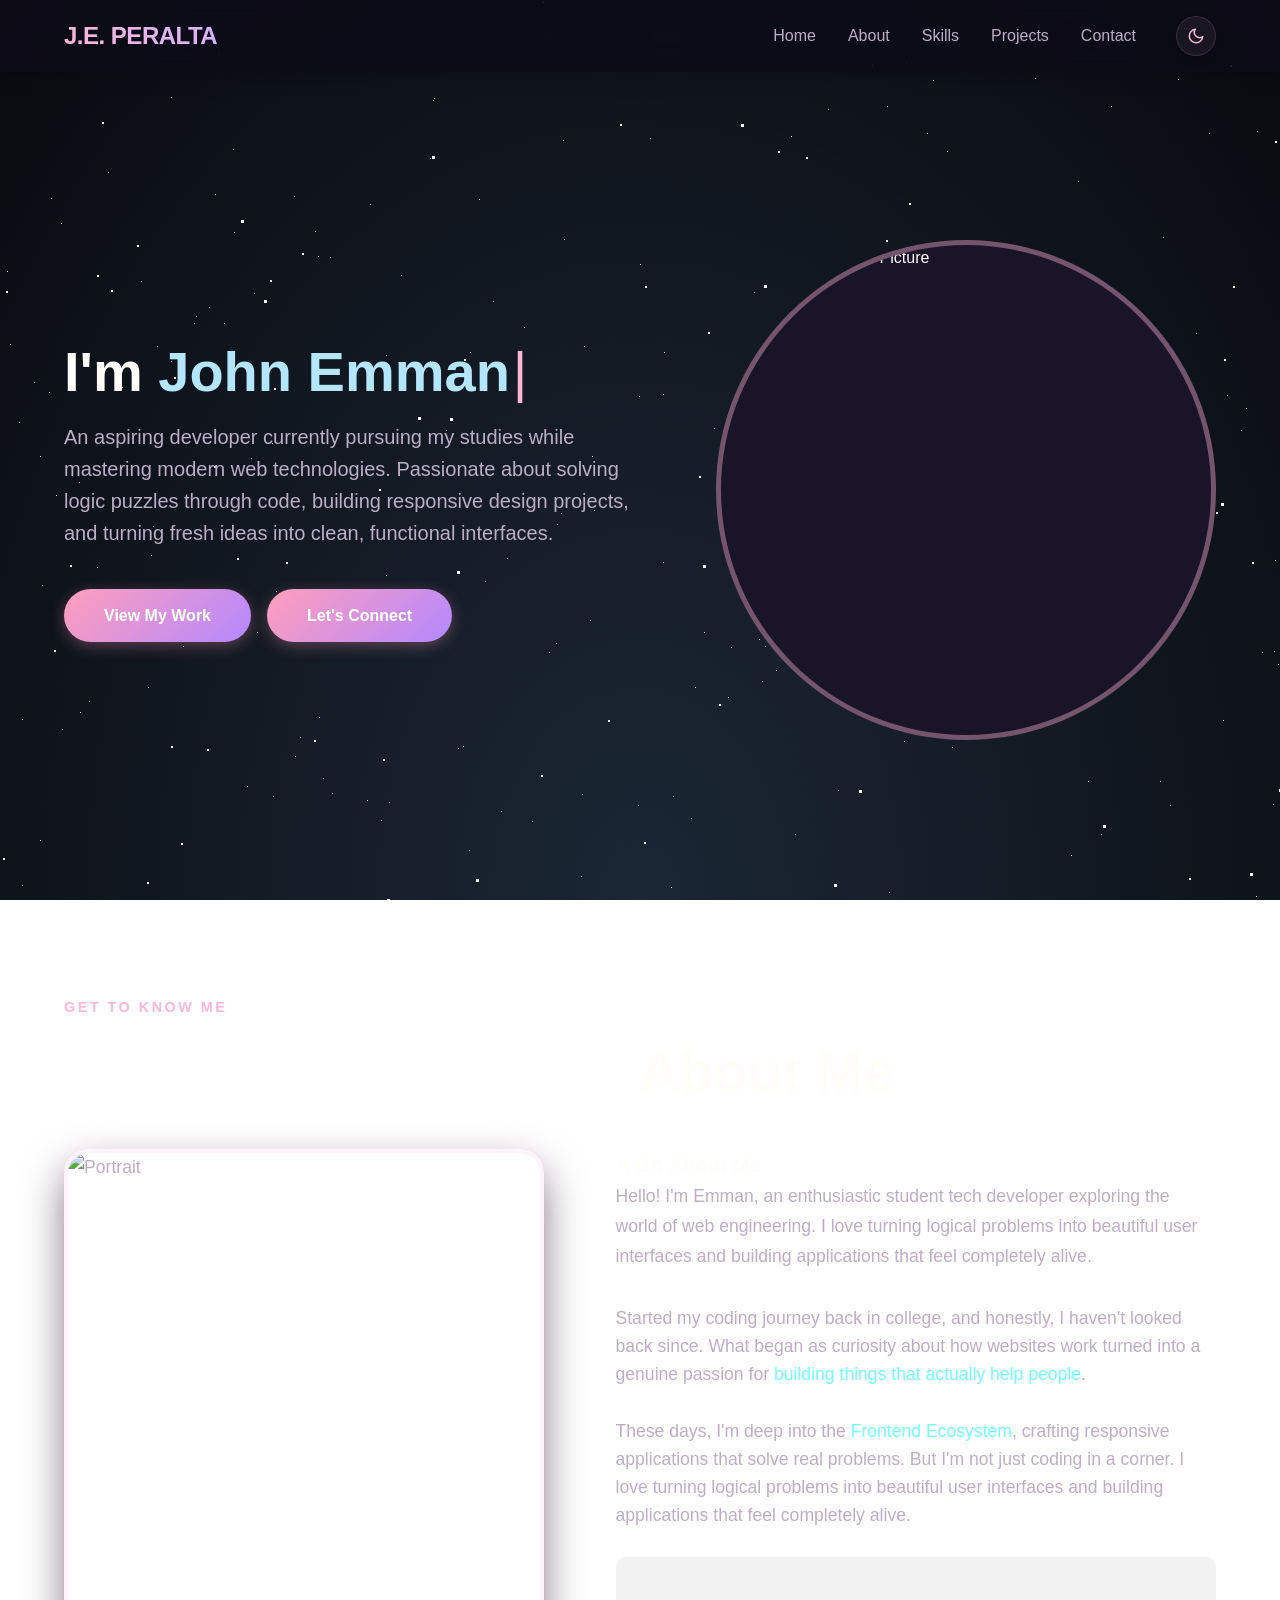
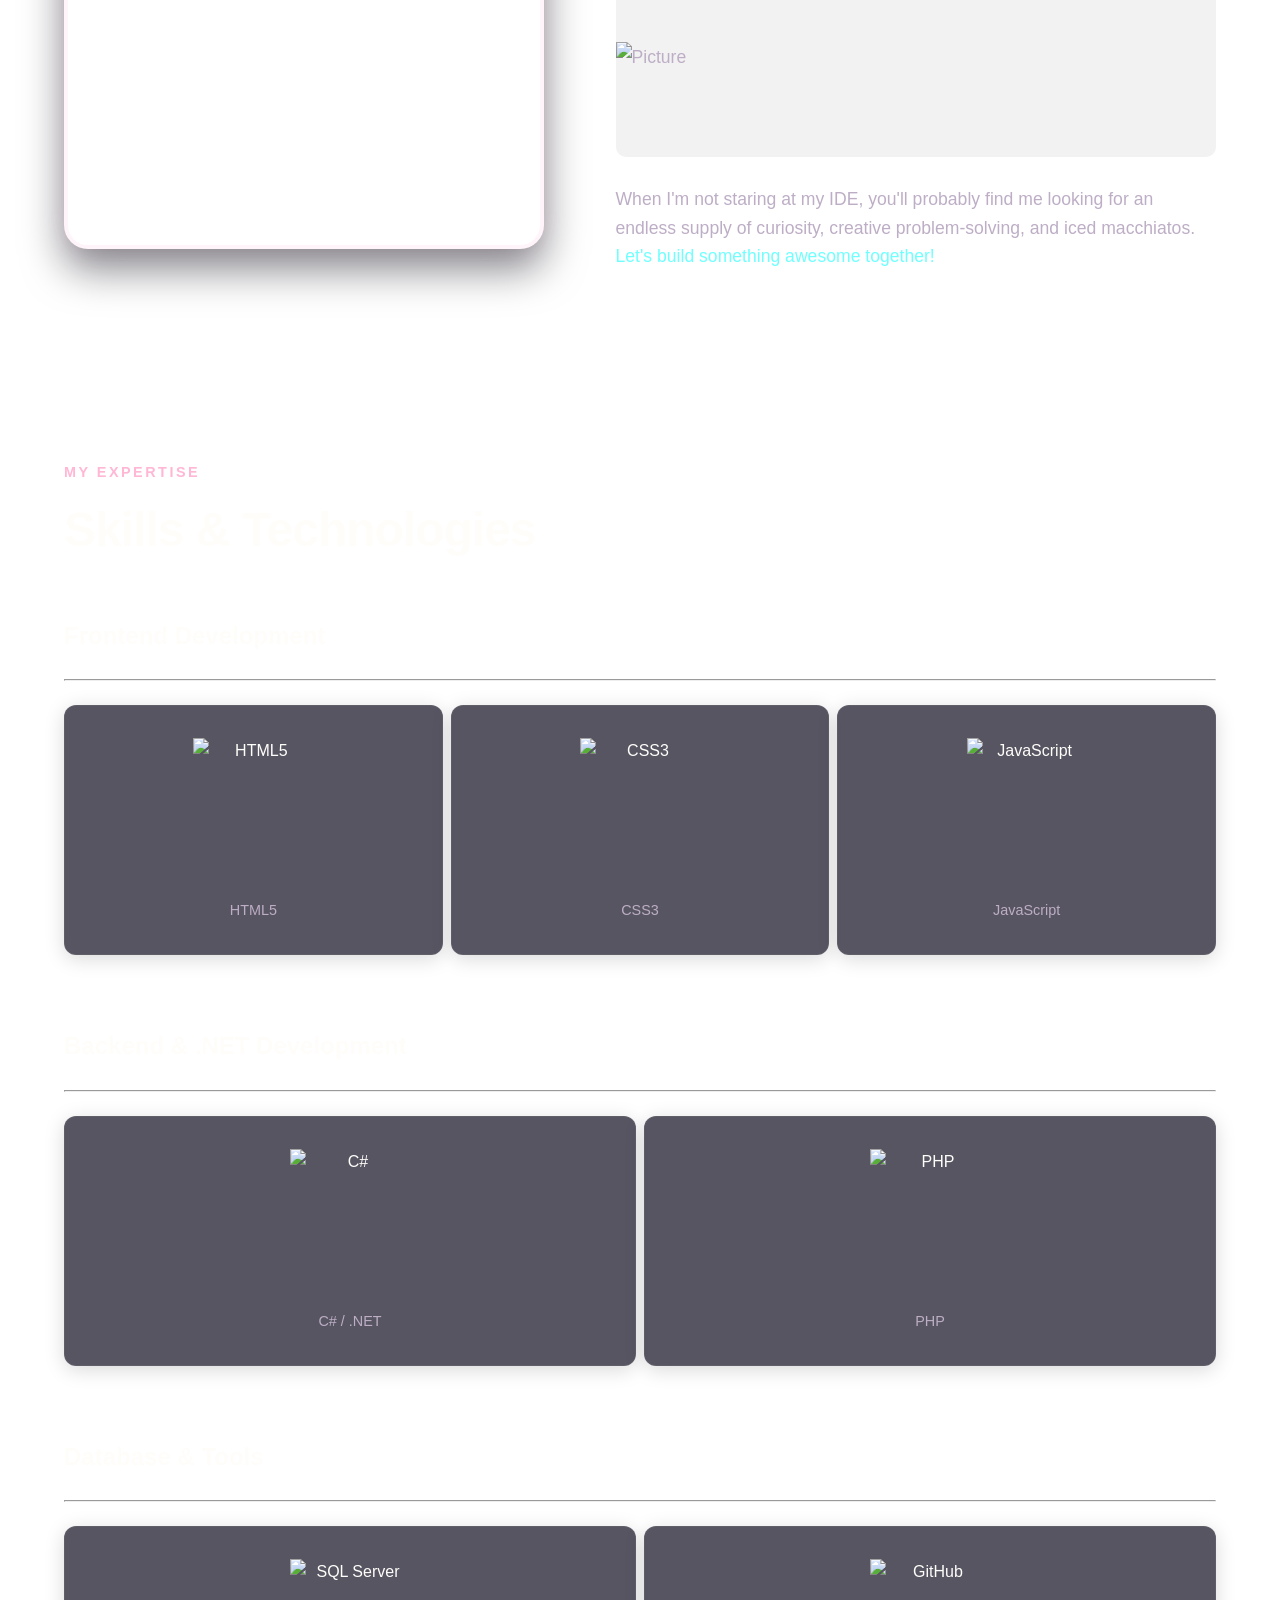
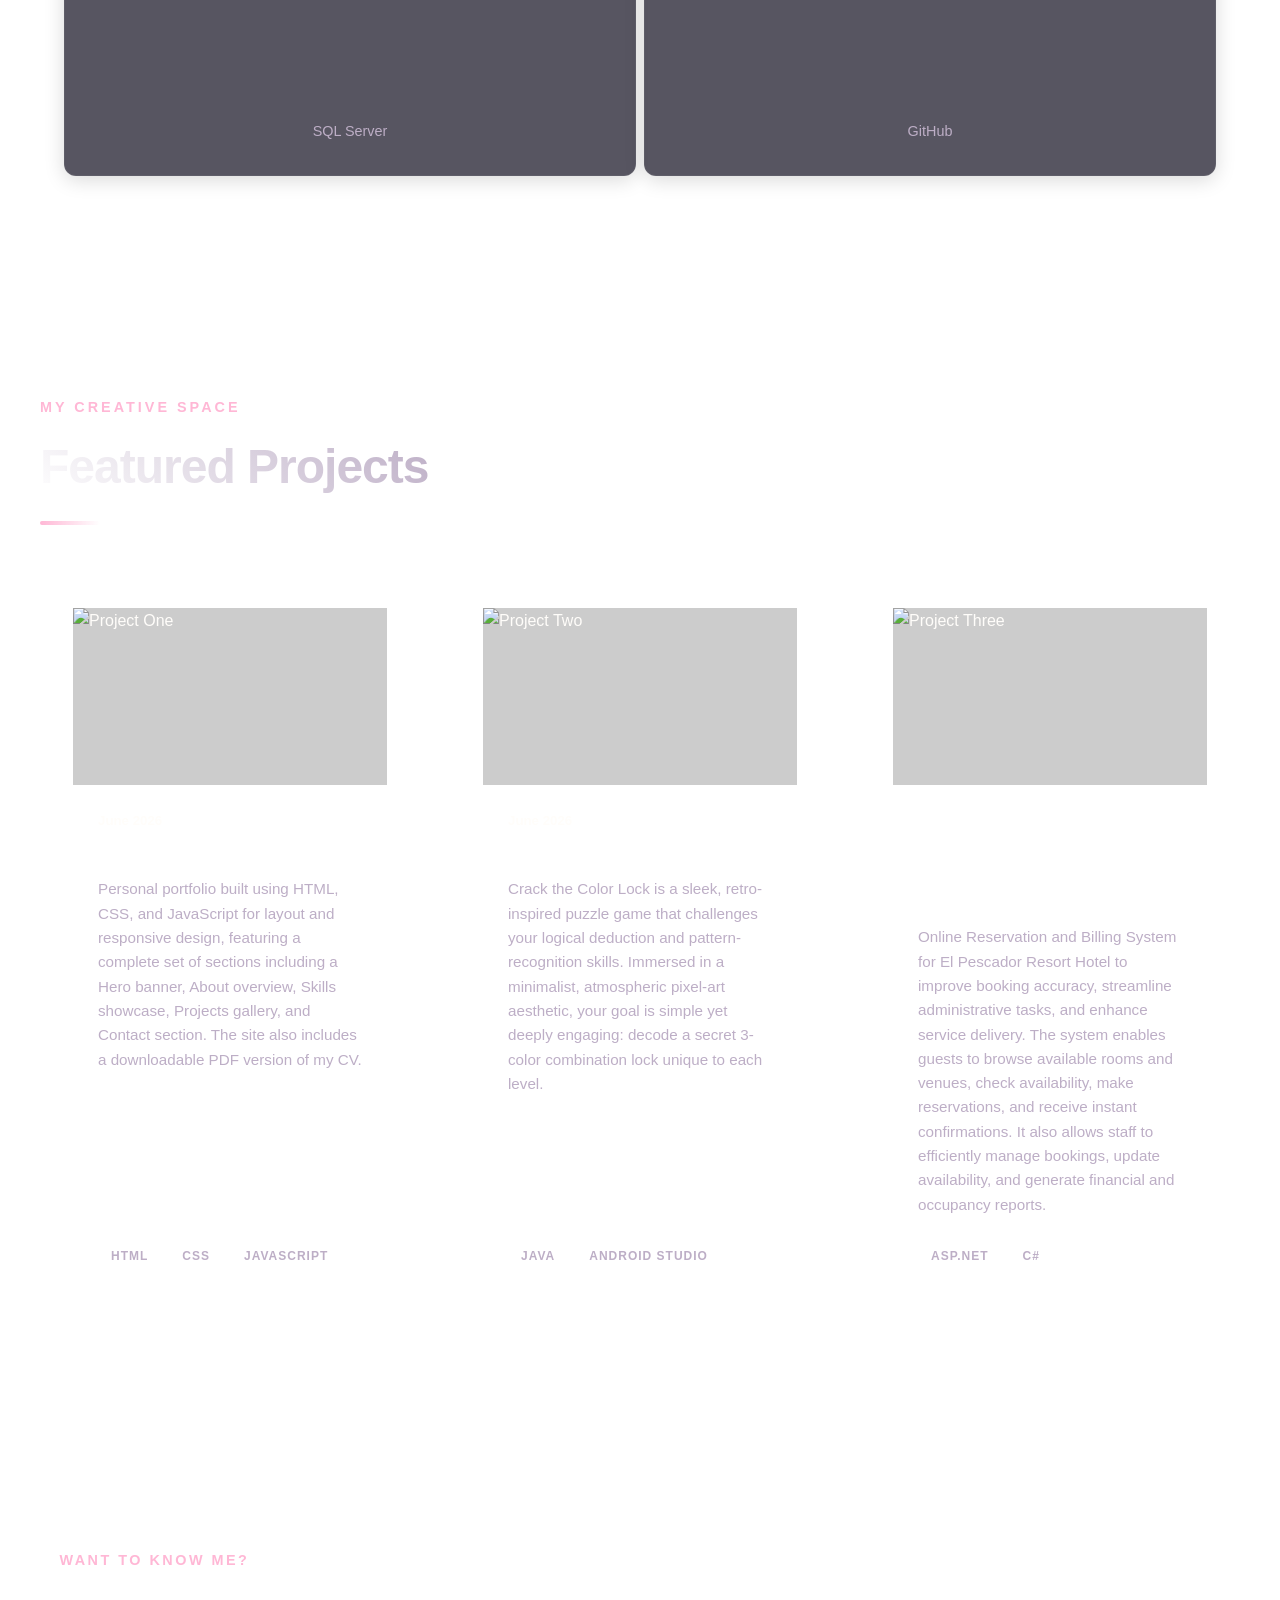
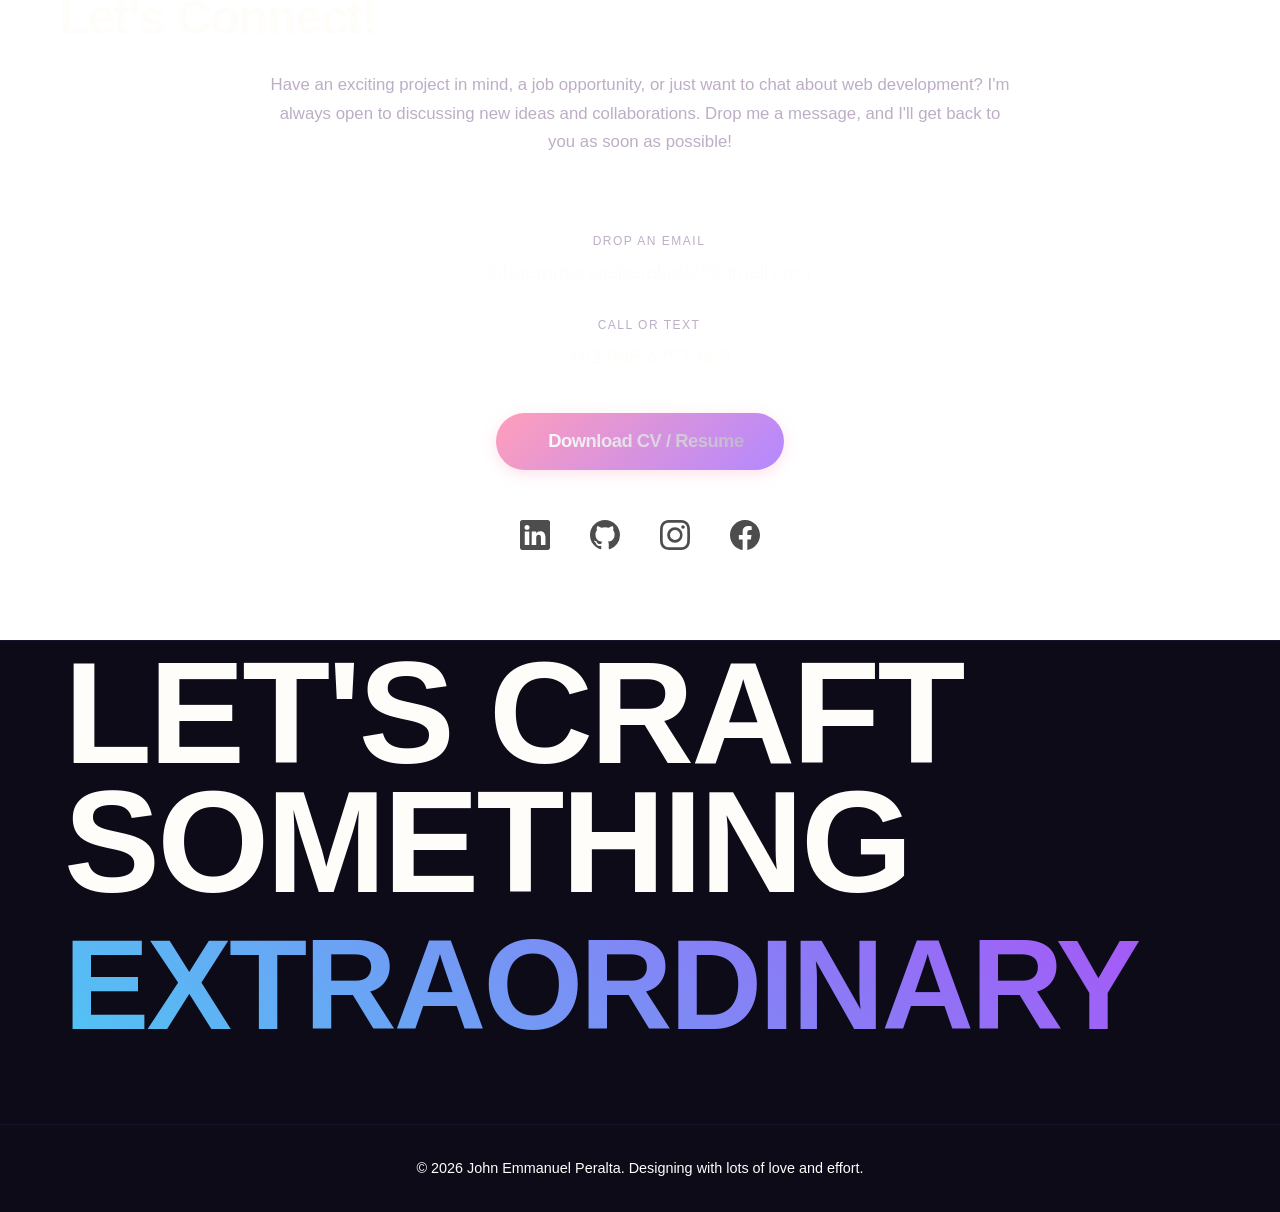
==== commit f1bf4744: "Add files via upload" ====
--- a/index.html
+++ b/index.html
@@ -57,7 +57,7 @@
     </div>
             <div class="hero-image animate-pop-in">
                 <div class="image-cropper float-and-glow">
-                    <img src="Assets/Polish_20240304_133838093~2.jp" alt="[Your Name] Profile Picture" class="profile-pic">
+                    <img src="Assets/Polish_20240304_133838093~2.jpg" alt="[Your Name] Profile Picture" class="profile-pic">
                 </div>
             </div>
         </div>
@@ -77,7 +77,7 @@
             
             <div class="about-left animate-pop-in">
                 <div class="portrait-frame">
-                    <img src="Assets/received_1088859598990206.jp" alt="Portrait" class="about-pic">
+                    <img src="Assets/received_1088859598990206.jpeg" alt="Portrait" class="about-pic">
                 </div>
             </div>
             
@@ -105,7 +105,7 @@
                 <br>
              <!-- From Uiverse.io by gharsh11032000 --> 
                 <div class="card">
-                    <img src="Assets/received_3650086401880896.jp" alt="Picture" class="facts">
+                    <img src="Assets/received_3650086401880896.jpeg" alt="Picture" class="facts">
                         <div class="card__content">
                             <p class="card__title">FUN FACTS ABOUT ME</p>
                             <p class="card__description">
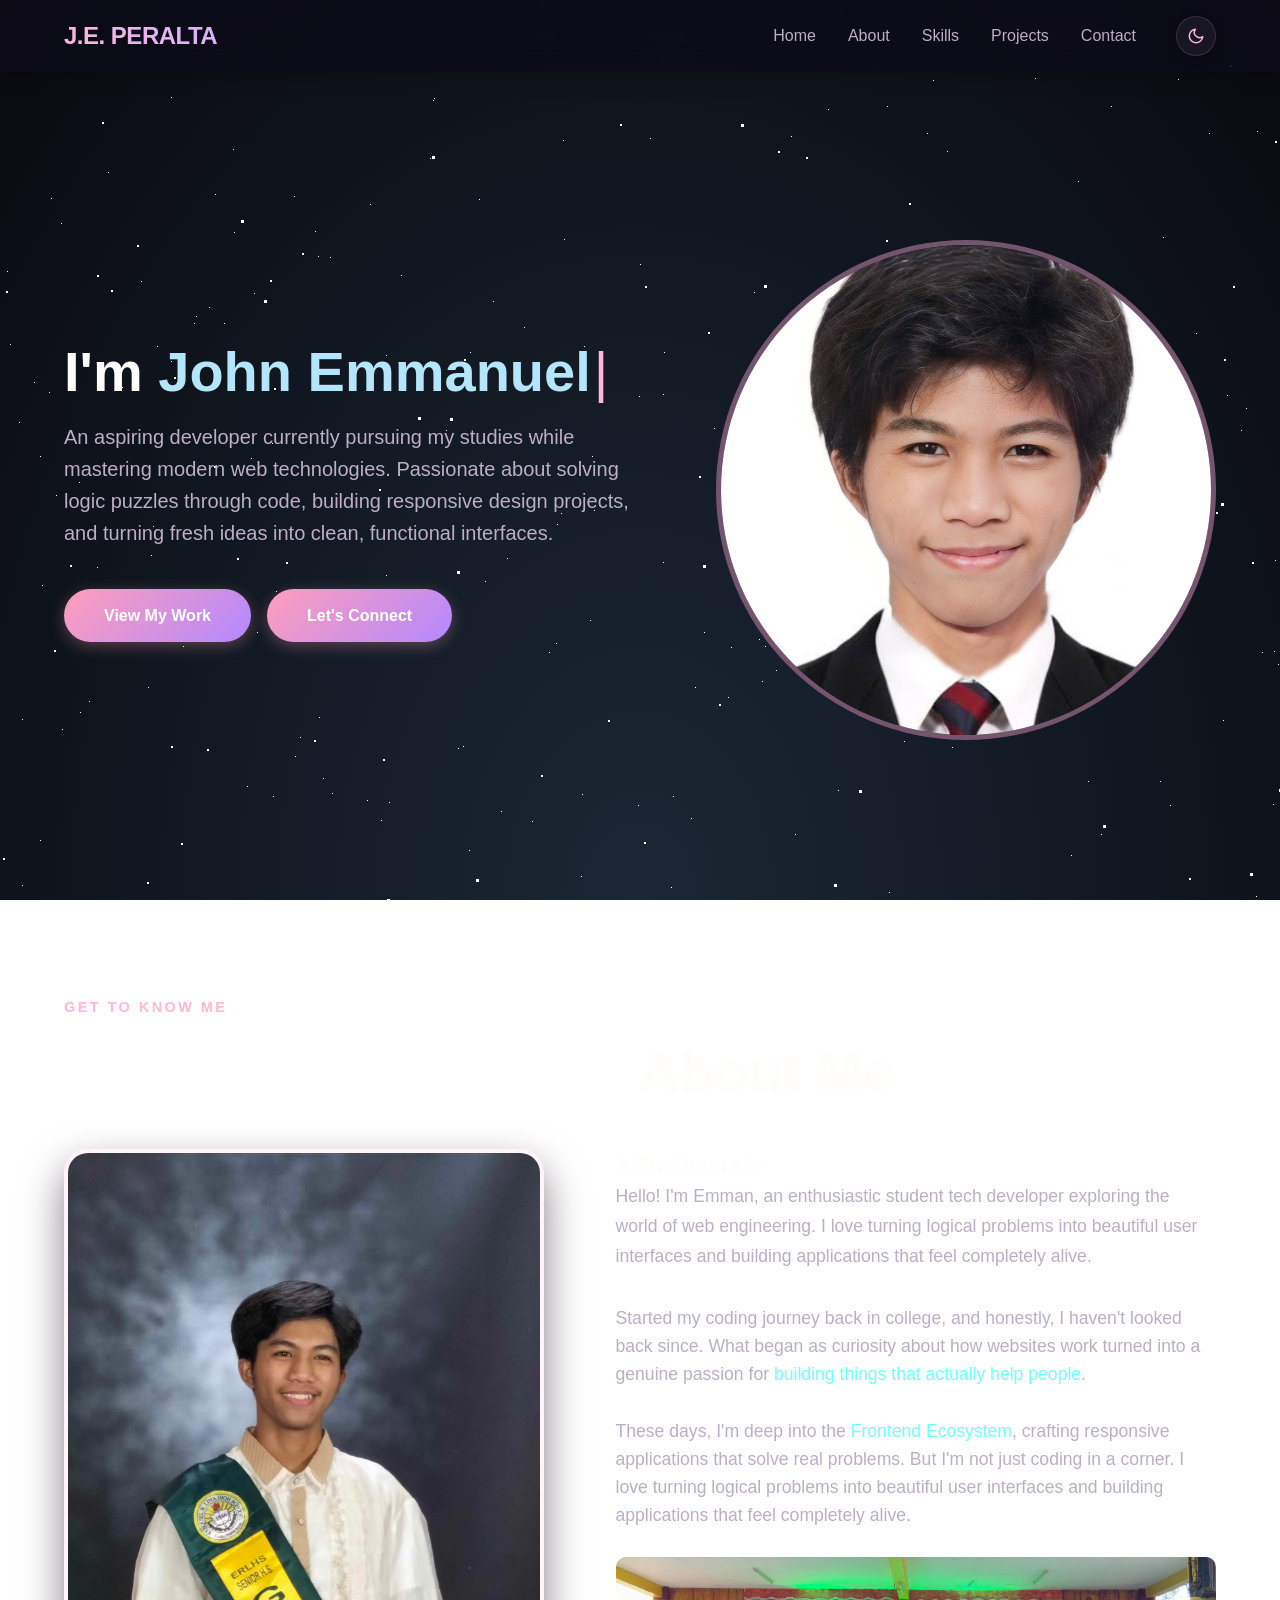
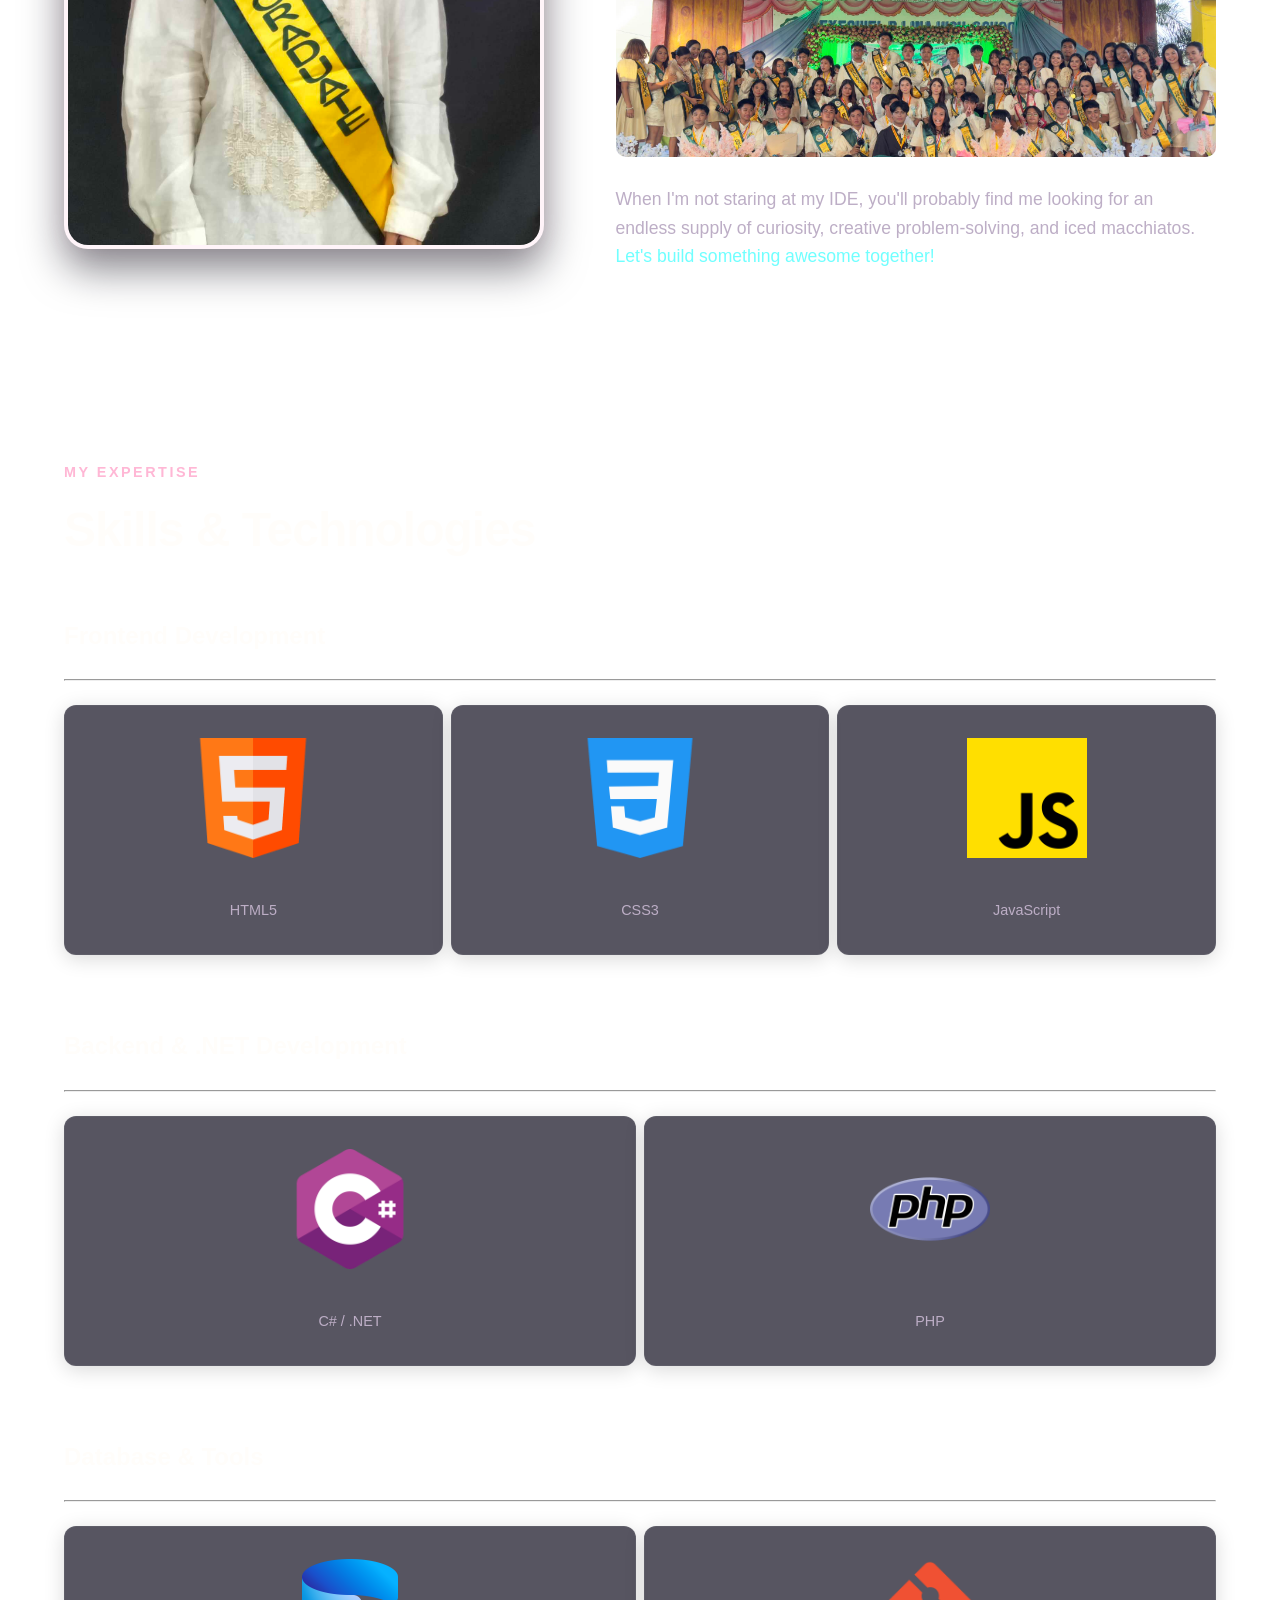
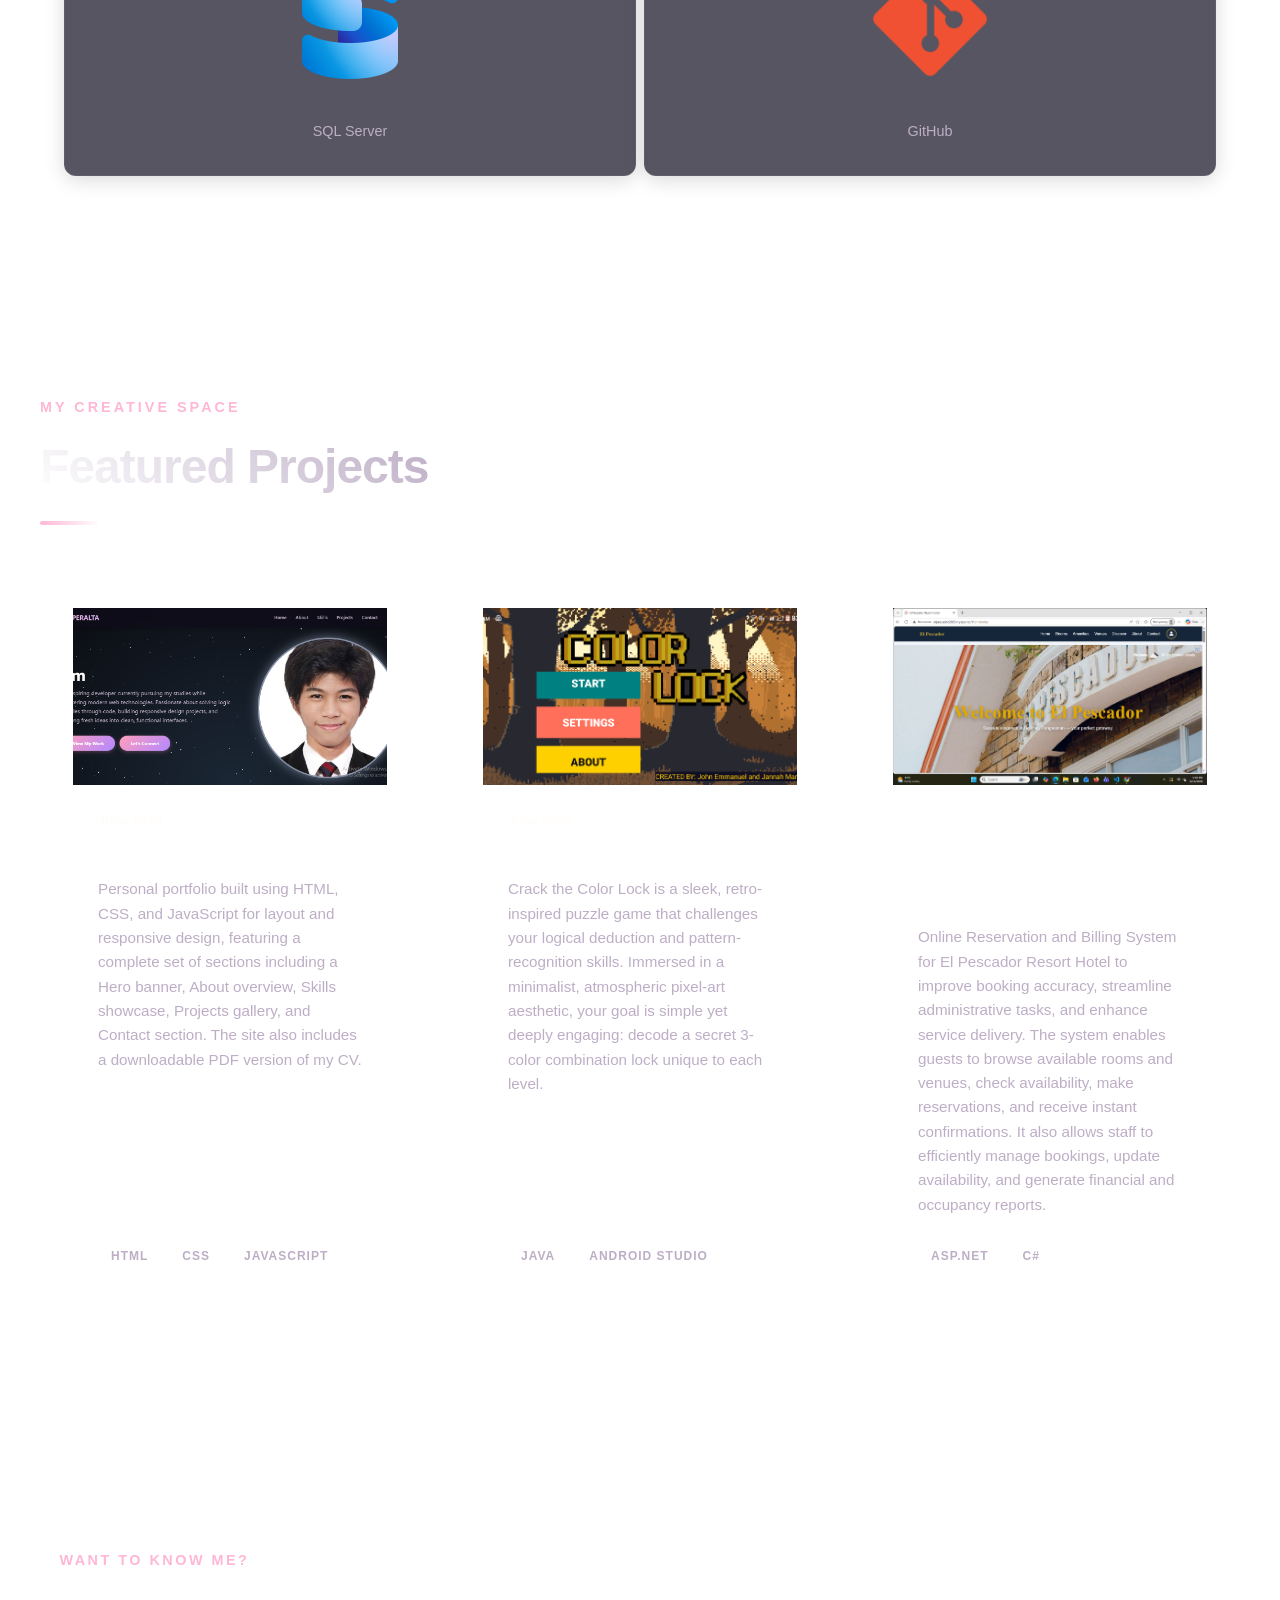
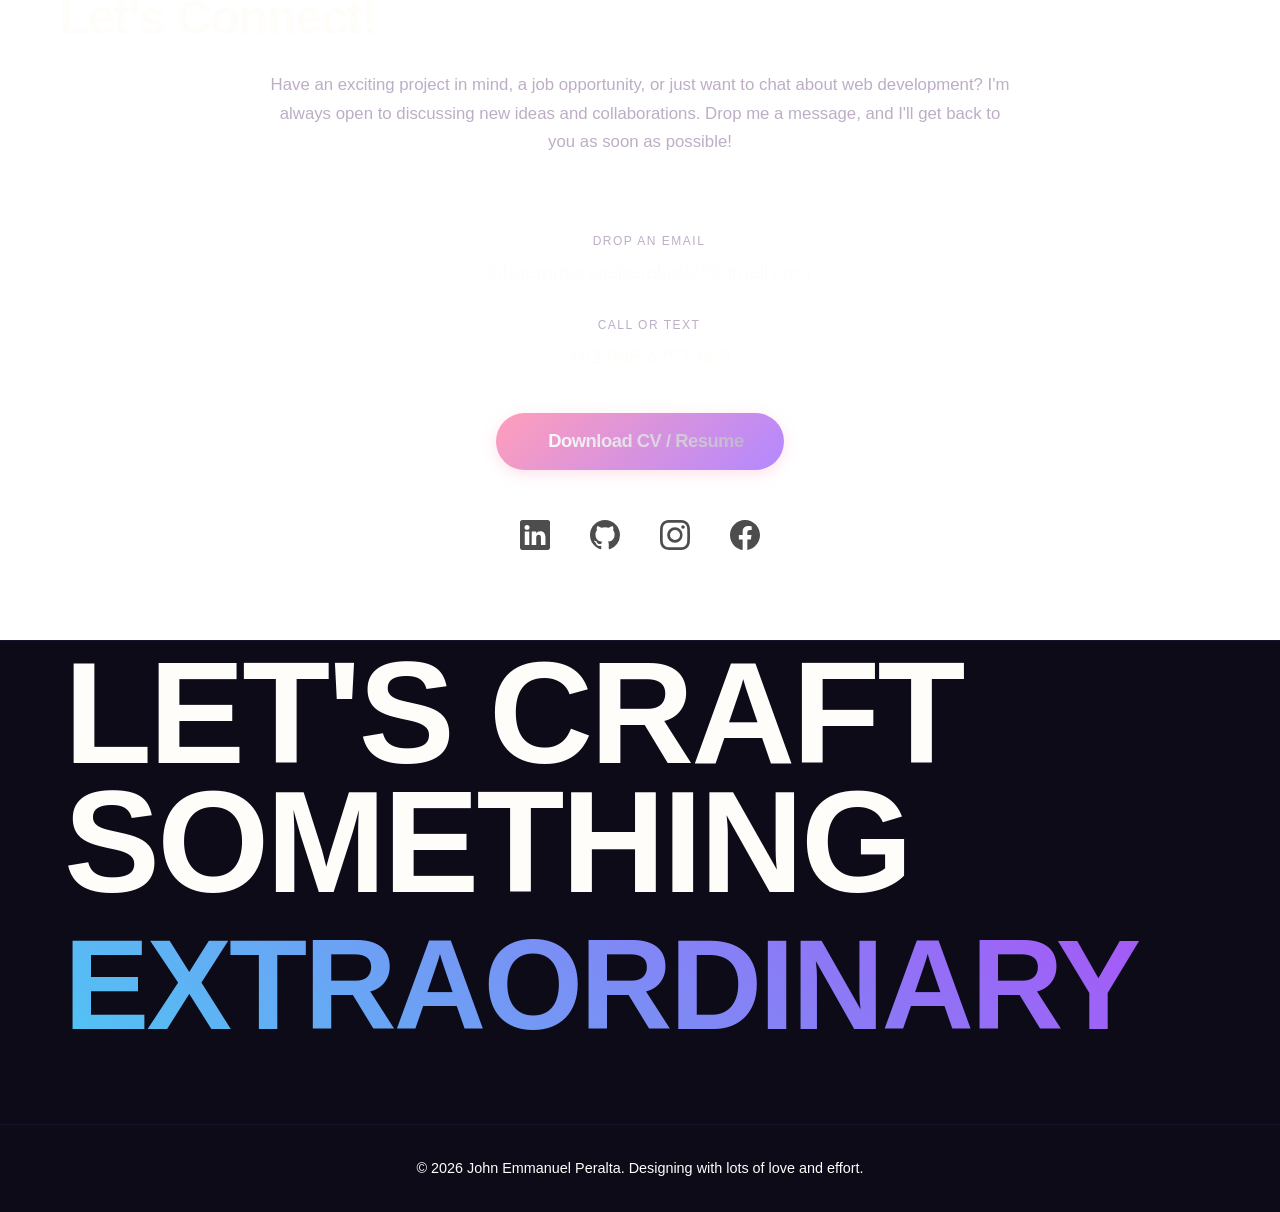
==== commit 5b162568: "Update index.html" ====
--- a/index.html
+++ b/index.html
@@ -205,7 +205,7 @@
         <div class="project-thumbnail">
           <img src="Assets/Screenshot 2026-06-12 151011.png" alt="Project One">
           <div class="project-overlay">
-            <a href="file:///C:/Users/admin/Documents/PED'S%20FILE/SCHOOL%20PURPOSES/Web%20Portfolio/index.html">
+            <a href="https://johnemmanuelperalta02-pixel.github.io/johnemmanuel-github.io/">
             <span class="view-project-btn">View Details</span>
             </a>
           </div>
@@ -225,7 +225,7 @@
             <span class="tag">CSS</span>
             <span class="tag">JAVASCRIPT</span>
           </div>
-          <a href="#" class="project-link">
+          <a href="https://github.com/johnemmanuelperalta02-pixel/johnemmanuel-github.io.git" class="project-link">
             Github 
             <svg xmlns="http://www.w3.org/2000/svg" width="16" height="16" viewBox="0 0 24 24" fill="none" stroke="currentColor" stroke-width="2.5" stroke-linecap="round" stroke-linejoin="round"><line x1="5" y1="12" x2="19" y2="12"></line><polyline points="12 5 19 12 12 19"></polyline></svg>
           </a>
@@ -398,4 +398,4 @@
 
     <script src="script.js"></script>
 </body>
-</html>+</html>
